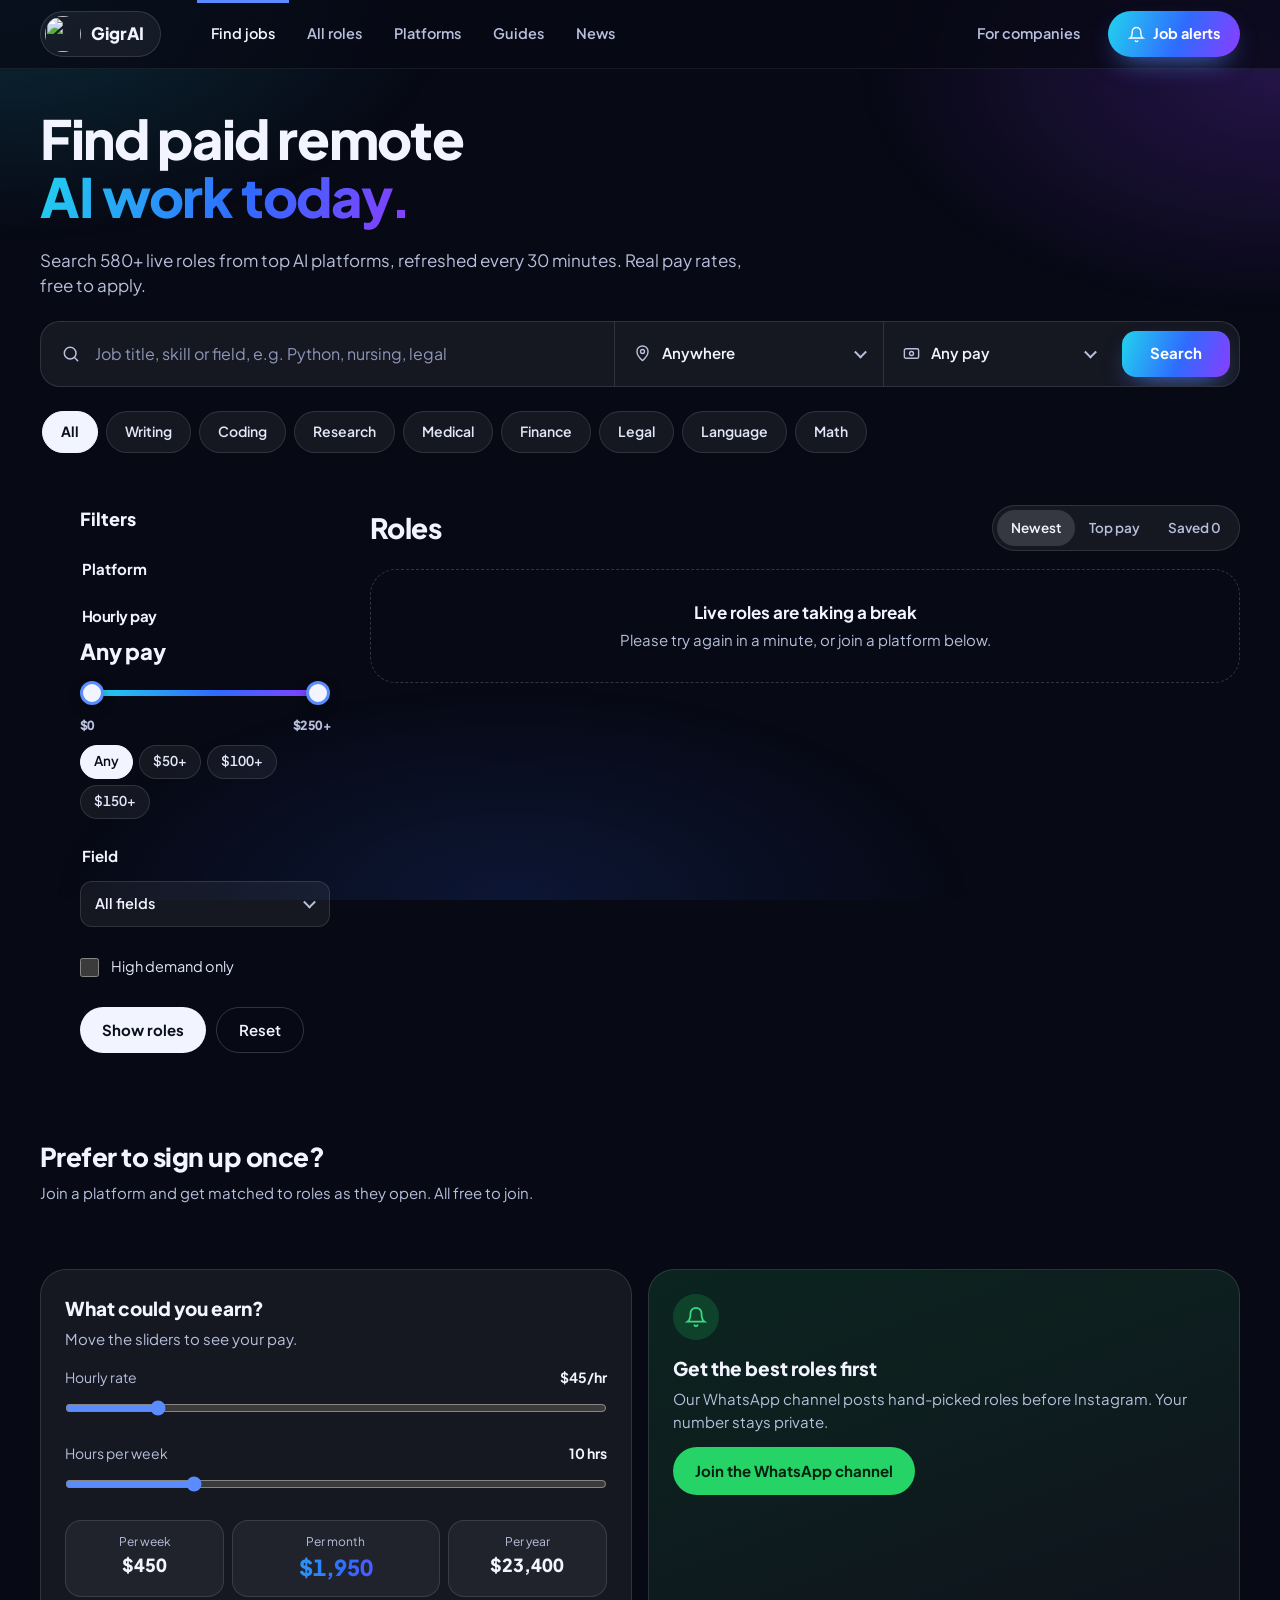
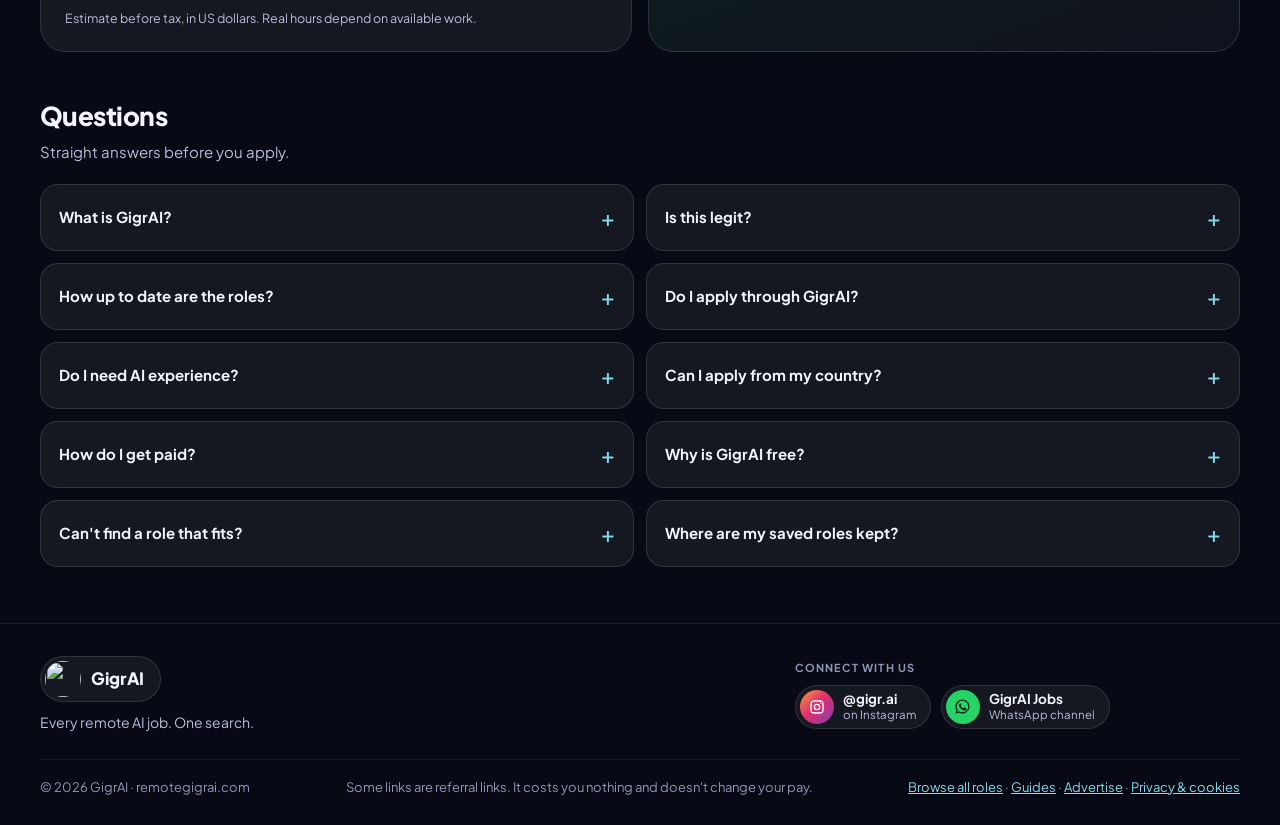
==== gigrai-links/gigrai-links/public/index.html @ 6ee6e74c "Filters: two-handle hourly pay slider ($0-$250+) with quick picks; API supports maxpay Co-Authored-B" ====
<!doctype html>
<html lang="en">
<head>
<meta charset="utf-8">
<meta name="viewport" content="width=device-width, initial-scale=1, viewport-fit=cover">
<title>GigrAI: Search remote AI jobs</title>
<meta name="description" content="Search 500+ live remote AI jobs from top AI platforms in one place. Real pay rates, free to apply.">
<meta name="theme-color" content="#070914">
<meta name="robots" content="index,follow,max-image-preview:large">
<meta property="og:type" content="website">
<meta property="og:site_name" content="GigrAI">
<meta property="og:locale" content="en_GB">
<meta property="og:title" content="GigrAI: Search remote AI jobs">
<meta property="og:description" content="Search 500+ live remote AI jobs from top AI platforms in one place. Real pay rates, free to apply.">
<meta property="og:image" content="https://remotegigrai.com/og-image-v2.jpg">
<meta property="og:image:width" content="1200">
<meta property="og:image:height" content="630">
<meta property="og:image:alt" content="GigrAI: find paid remote AI work today. 500+ live roles, real pay, free to apply.">
<meta property="og:url" content="https://remotegigrai.com/">
<meta name="twitter:card" content="summary_large_image">
<meta name="twitter:title" content="GigrAI: Search remote AI jobs">
<meta name="twitter:description" content="Search 500+ live remote AI jobs from top AI platforms in one place. Real pay rates, free to apply.">
<meta name="twitter:image" content="https://remotegigrai.com/og-image-v2.jpg">
<link rel="canonical" href="https://remotegigrai.com/">
<script type="application/ld+json">
{"@context":"https://schema.org","@graph":[
 {"@type":"WebSite","@id":"https://remotegigrai.com/#site","name":"GigrAI","alternateName":"Remote GigrAI","url":"https://remotegigrai.com/","description":"A free search engine for remote AI jobs: roles training and testing AI, pulled live from top platforms.","potentialAction":{"@type":"SearchAction","target":{"@type":"EntryPoint","urlTemplate":"https://remotegigrai.com/?q={search_term_string}"},"query-input":"required name=search_term_string"}},
 {"@type":"Organization","@id":"https://remotegigrai.com/#org","name":"GigrAI","url":"https://remotegigrai.com/","logo":{"@type":"ImageObject","url":"https://remotegigrai.com/favicon-512.png","width":512,"height":512},"sameAs":["https://www.instagram.com/gigr.ai/","https://whatsapp.com/channel/0029VbDkhLPKgsO0zsOZ080u"]}
]}
</script>
<link rel="icon" href="/favicon.ico" sizes="48x48">
<link rel="icon" type="image/png" sizes="192x192" href="/favicon-192.png">
<link rel="icon" type="image/png" sizes="96x96" href="/favicon-96.png">
<link rel="apple-touch-icon" href="/apple-touch-icon.png">
<link rel="preconnect" href="https://fonts.googleapis.com">
<link rel="preconnect" href="https://fonts.gstatic.com" crossorigin>
<link href="https://fonts.googleapis.com/css2?family=Plus+Jakarta+Sans:wght@400;500;600;700;800&display=swap" rel="stylesheet">
<style>
/* ---------- tokens ---------- */
:root{
  --bg:#070914; --glass:rgba(255,255,255,.06); --glass-2:rgba(255,255,255,.09); --line:rgba(255,255,255,.12); --line-2:rgba(255,255,255,.18);
  --text:#f2f4ff; --soft:#e2e6f8; --muted:#b8bfdc;
  --cyan:#22d3ee; --blue:#2f6bff; --violet:#8b3dff; --link:#7fdcf0;
  --ok:#3dd68c; --ok-bg:rgba(61,214,140,.16); --ok-fg:#9ff0c5;
  --warn:#f5b547; --warn-bg:rgba(245,181,71,.16); --warn-fg:#f8d08a;
  --grad:linear-gradient(110deg,var(--cyan),var(--blue) 55%,var(--violet));
  --font:"Plus Jakarta Sans",system-ui,-apple-system,"Segoe UI",sans-serif;
  --r-lg:26px; --r-md:18px; --r-sm:12px;
  color-scheme:dark;
}
*{box-sizing:border-box}
html{-webkit-text-size-adjust:100%;scroll-behavior:smooth}
body{margin:0;min-height:100vh;background:var(--bg);color:var(--text);font-family:var(--font);font-size:15px;line-height:1.5;overflow-x:hidden}
body::before{content:"";position:fixed;inset:0;z-index:-1;pointer-events:none;background:
  radial-gradient(60% 45% at 0% 0%,rgba(34,211,238,.16),transparent 60%),
  radial-gradient(55% 45% at 100% 8%,rgba(139,61,255,.22),transparent 60%),
  radial-gradient(60% 40% at 40% 100%,rgba(47,107,255,.14),transparent 60%)}
a{color:var(--link)}a:hover{color:#b5ecf7}
button,input,select{font:inherit;color:inherit}
:focus-visible{outline:2px solid var(--cyan);outline-offset:2px}
.sr{position:absolute;width:1px;height:1px;overflow:hidden;clip:rect(0 0 0 0);white-space:nowrap}
.wrap{max-width:1240px;margin:0 auto;padding-left:max(20px,env(safe-area-inset-left));padding-right:max(20px,env(safe-area-inset-right))}
.grad-text{background:var(--grad);-webkit-background-clip:text;background-clip:text;color:transparent}
.btn-grad{border:0;background:var(--grad);color:#fff;cursor:pointer;box-shadow:0 12px 28px -12px rgba(91,140,255,.9);transition:filter .15s,transform .15s}
.btn-grad:hover{filter:brightness(1.08);color:#fff}
.btn-grad:active{transform:scale(.97)}
.glass{background:var(--glass);border:1px solid var(--line)}
.round{border-radius:999px}
.icon-btn{width:48px;height:48px;border-radius:50%;display:grid;place-items:center;background:var(--glass);border:1px solid var(--line);color:var(--text);cursor:pointer;flex:0 0 auto;text-decoration:none}
.icon-btn:hover{background:var(--glass-2);color:var(--text)}
svg{flex:0 0 auto}

/* ---------- header ---------- */
header.top{position:sticky;top:0;z-index:30;background:rgba(7,9,20,.72);backdrop-filter:blur(14px);-webkit-backdrop-filter:blur(14px);border-bottom:1px solid rgba(255,255,255,.07)}
header.top .wrap{height:68px;display:flex;align-items:center;gap:36px}
.brand{display:flex;align-items:center;gap:10px;padding:4px 16px 4px 4px;border-radius:999px;background:var(--glass);border:1px solid var(--line);text-decoration:none;color:var(--text);font-weight:800;font-size:17px}
.brand img{width:36px;height:36px;border-radius:50%}
.nav{display:flex;gap:4px;height:100%}
.nav a{display:flex;align-items:center;padding:0 14px;color:var(--muted);font-weight:600;font-size:14.5px;text-decoration:none}
.nav a[aria-current]{color:var(--text);box-shadow:inset 0 3px 0 #5b8cff}
.nav a:hover{color:var(--text)}
.nav-co{margin-left:auto;display:flex;align-items:center;height:100%;padding:0 4px;color:var(--muted);font-weight:600;font-size:14.5px;text-decoration:none;white-space:nowrap}.nav-co:hover{color:var(--text)}.nav-co[aria-current]{color:var(--text);box-shadow:inset 0 3px 0 #5b8cff}.nav-co + .alerts{margin-left:-12px}
.alerts{margin-left:auto;height:46px;display:flex;align-items:center;gap:8px;padding:0 20px;border-radius:999px;font-weight:700;font-size:14.5px;text-decoration:none}
.alerts-icon{margin-left:auto;display:none}

/* ---------- hero ---------- */
.hero{padding:40px 0 28px;display:flex;flex-direction:column;gap:22px}
.hero h1{margin:0;font-size:clamp(34px,5.2vw,54px);line-height:1.08;font-weight:800;letter-spacing:-.025em;text-wrap:balance}
.hero p{margin:0;font-size:17px;color:var(--muted);max-width:60ch}
.searchbar{display:flex;align-items:stretch;min-height:66px;border-radius:20px;overflow:hidden}
.searchbar .q{flex:999 1 360px;display:flex;align-items:center;gap:12px;padding:0 20px;min-width:0}
.searchbar input[type=search]{flex:1;min-width:0;border:0;outline:none;background:transparent;font-size:16px}
.searchbar input::placeholder{color:#8f97b8}
.searchbar input::-webkit-search-cancel-button{display:none}
.searchbar .sel{flex:0 1 230px;display:flex;align-items:center;gap:10px;padding:0 18px;border-left:1px solid var(--line);position:relative}
.searchbar select{appearance:none;-webkit-appearance:none;flex:1;min-width:0;border:0;outline:none;background:transparent;font-size:15px;font-weight:600;cursor:pointer;padding-right:16px}
.searchbar select option{background:#121633;color:var(--text)}
.searchbar .sel::after{content:"";position:absolute;right:18px;top:50%;width:7px;height:7px;border-right:2px solid var(--muted);border-bottom:2px solid var(--muted);transform:translateY(-70%) rotate(45deg);pointer-events:none}
.searchbar .go{margin:9px;padding:0 28px;border-radius:14px;font-weight:700;font-size:15px}
.filter-btn{display:none}
.chips{display:flex;gap:8px;overflow-x:auto;scrollbar-width:none;padding:2px}
.chips::-webkit-scrollbar{display:none}
.chip{flex:0 0 auto;height:42px;padding:0 18px;border-radius:999px;border:1px solid var(--line);background:var(--glass);color:var(--soft);font-weight:600;font-size:14px;cursor:pointer}
.chip:hover{background:var(--glass-2)}
.chip[aria-pressed=true]{background:var(--text);color:#0b0e1d;border-color:var(--text);font-weight:700}
.trust{display:flex;flex-wrap:wrap;gap:6px 18px;font-size:13.5px;color:var(--muted)}
.trust b{color:var(--text);font-weight:700}

/* ---------- layout ---------- */
.board{display:flex;gap:40px;align-items:flex-start;padding-bottom:40px}
.filters{flex:0 0 250px;display:flex;flex-direction:column;gap:26px;position:sticky;top:92px}
.filters h2{margin:0;font-size:18px;font-weight:800}
.fgroup{border:0;margin:0;padding:0;display:flex;flex-direction:column;gap:12px}
.fgroup legend{float:left;width:100%;margin-bottom:2px;font-size:15px;font-weight:700}
.fgroup label{display:flex;align-items:center;gap:12px;font-size:14.5px;color:var(--soft);cursor:pointer;min-height:28px}
.fgroup input{width:19px;height:19px;accent-color:#5b8cff;margin:0;flex:0 0 auto}
.pay-out{font-size:22px;font-weight:800;letter-spacing:-.01em;font-variant-numeric:tabular-nums;color:var(--text)}
.pay-range{position:relative;height:36px}
.pay-track{position:absolute;left:11px;right:11px;top:50%;height:6px;margin-top:-3px;border-radius:999px;background:rgba(255,255,255,.1)}
.pay-fill{position:absolute;top:0;bottom:0;border-radius:999px;background:linear-gradient(90deg,#22d3ee,#2f6bff 55%,#8b3dff)}
.fgroup .pay-range input[type=range]{position:absolute;left:0;top:0;width:100%;height:36px;margin:0;background:none;pointer-events:none;-webkit-appearance:none;appearance:none;accent-color:auto}
.pay-range input[type=range]::-webkit-slider-runnable-track{background:none;border:0;height:36px}
.pay-range input[type=range]::-moz-range-track{background:none;border:0}
.pay-range input[type=range]::-webkit-slider-thumb{-webkit-appearance:none;pointer-events:auto;width:24px;height:24px;margin-top:6px;border-radius:50%;background:#f2f4ff;border:3px solid #5b8cff;box-shadow:0 4px 14px -4px rgba(0,0,0,.8);cursor:grab}
.pay-range input[type=range]::-moz-range-thumb{pointer-events:auto;width:18px;height:18px;border-radius:50%;background:#f2f4ff;border:3px solid #5b8cff;cursor:grab}
.pay-range input[type=range]:focus-visible::-webkit-slider-thumb{outline:3px solid #22d3ee;outline-offset:2px}
.pay-range input[type=range]:focus-visible::-moz-range-thumb{outline:3px solid #22d3ee;outline-offset:2px}
.pay-ends{display:flex;justify-content:space-between;color:var(--muted);font-size:12.5px;margin-top:-4px}
.pay-chips{display:flex;flex-wrap:wrap;gap:6px}
.pay-chips button{height:34px;padding:0 13px;border-radius:999px;border:1px solid var(--line);background:var(--glass);color:var(--soft);font:inherit;font-size:13.5px;font-weight:600;cursor:pointer}
.pay-chips button[aria-pressed="true"]{background:#f2f4ff;color:#070914;border-color:#f2f4ff}
.mini{width:20px;height:20px;border-radius:6px;object-fit:cover;background:#fff;vertical-align:middle;margin-right:6px}
.src{display:inline-flex;align-items:center}
.count{margin-left:auto;min-width:34px;padding:2px 8px;border-radius:999px;background:var(--ok-bg);color:var(--ok-fg);font-size:12px;font-weight:700;text-align:center;font-variant-numeric:tabular-nums}
.fsel{position:relative}
.fsel select{appearance:none;-webkit-appearance:none;width:100%;height:46px;padding:0 36px 0 14px;border-radius:12px;background:var(--glass);border:1px solid var(--line);font-size:14.5px;font-weight:600;cursor:pointer}
.fsel select option{background:#121633}
.fsel::after{content:"";position:absolute;right:16px;top:50%;width:7px;height:7px;border-right:2px solid var(--muted);border-bottom:2px solid var(--muted);transform:translateY(-70%) rotate(45deg);pointer-events:none}
.factions{display:flex;gap:10px}
.btn-light{height:46px;padding:0 22px;border-radius:999px;border:0;background:var(--text);color:#0b0e1d;font-weight:700;cursor:pointer}
.btn-ghost{height:46px;padding:0 22px;border-radius:999px;border:1px solid var(--line-2);background:transparent;font-weight:600;cursor:pointer}
.btn-ghost:hover{background:var(--glass)}
.sheet-head{display:none}

.results{flex:1;min-width:0;display:flex;flex-direction:column;gap:18px}
.rhead{display:flex;flex-wrap:wrap;justify-content:space-between;align-items:center;gap:12px}
.rhead h2{margin:0;font-size:28px;font-weight:800;letter-spacing:-.02em}
.rhead h2 span{font-weight:500;color:var(--muted)}
.seg{display:flex;padding:4px;border-radius:999px;background:var(--glass);border:1px solid var(--line)}
.seg button{height:36px;padding:0 14px;border:0;border-radius:999px;background:transparent;color:var(--muted);font-weight:600;font-size:13.5px;cursor:pointer}
.seg button[aria-pressed=true]{background:rgba(255,255,255,.14);color:var(--text)}
.grid{display:grid;grid-template-columns:repeat(2,minmax(0,1fr));gap:16px}
.card{cursor:pointer;-webkit-tap-highlight-color:transparent;position:relative;display:flex;flex-direction:column;gap:14px;padding:20px;border-radius:var(--r-lg);background:var(--glass);border:1px solid var(--line);transition:border-color .2s,transform .2s}
.card:hover{border-color:var(--line-2);transform:translateY(-2px)}
.card:active{transform:scale(.99)}
.card.feat{background:linear-gradient(160deg,rgba(91,140,255,.24),rgba(139,61,255,.10) 60%,rgba(255,255,255,.04))}
.c-top{display:flex;align-items:center;gap:14px}
.av{flex:0 0 50px;height:50px;border-radius:16px;display:grid;place-items:center;font-weight:800;font-size:16px;overflow:hidden}
.av img{width:100%;height:100%;object-fit:cover}
.c-title{flex:1;min-width:0;display:flex;flex-direction:column;gap:2px}
.c-title button{all:unset;cursor:pointer;font-size:17px;font-weight:700;line-height:1.3;color:var(--text)}
.c-title button:hover{text-decoration:underline;text-underline-offset:3px}
.c-title button:focus-visible{outline:2px solid var(--cyan);outline-offset:2px;border-radius:4px}
.via{font-size:12px;font-weight:700;letter-spacing:.08em;text-transform:uppercase;color:var(--muted)}
.elig{display:flex;align-items:center;gap:8px;font-size:13.5px;color:var(--soft)}
.facts{display:flex;flex-wrap:wrap;align-items:baseline;justify-content:space-between;gap:6px 14px}
.pay{font-size:26px;font-weight:800;letter-spacing:-.02em;font-variant-numeric:tabular-nums;line-height:1.1}
.pay small{font-size:14px;font-weight:600;color:var(--muted)}
.meta{font-size:13.5px;color:var(--muted)}
.tags{display:flex;flex-wrap:wrap;gap:8px}
.tag{padding:6px 12px;border-radius:999px;background:rgba(255,255,255,.08);font-size:12.5px;font-weight:600;color:var(--soft)}
.tag.hot{background:var(--warn-bg);color:var(--warn-fg)}
.tag.new{background:rgba(34,211,238,.16);color:#9beaf7}
.tag.few{background:rgba(251,113,133,.16);color:#fdb4bf}
.desc{display:flex;flex-direction:column;gap:10px;padding:18px;border-radius:20px;background:rgba(255,255,255,.04);border:1px solid var(--line);font-size:14.5px;color:var(--soft);line-height:1.6}
.desc h4{margin:6px 0 0;font-size:15px;font-weight:700;color:var(--text)}
.desc p{margin:0}
.desc ul{margin:0;padding-left:20px;display:flex;flex-direction:column;gap:4px}
.desc.load{color:var(--muted)}
.desc-more{align-self:flex-start;background:none;border:0;padding:0;color:var(--link);font-weight:600;cursor:pointer}
.toast{position:fixed;left:50%;bottom:calc(90px + env(safe-area-inset-bottom));transform:translateX(-50%);z-index:80;padding:10px 16px;border-radius:999px;background:#f2f4ff;color:#0b0e1d;font-weight:700;font-size:14px;opacity:0;pointer-events:none;transition:opacity .2s}
.toast.on{opacity:1}
.c-foot{margin-top:auto;display:flex;align-items:center;justify-content:space-between;gap:10px}
.c-actions{display:flex;gap:8px}
.save{width:44px;height:44px;border-radius:50%;border:1px solid var(--line-2);background:transparent;display:grid;place-items:center;cursor:pointer;color:var(--text)}
.save:hover{background:var(--glass)}
.save[aria-pressed=true]{background:rgba(251,113,133,.16);border-color:rgba(251,113,133,.5);color:#fda4af}
.save[aria-pressed=true] path{fill:currentColor}
.apply{height:44px;padding:0 6px 0 18px;border-radius:999px;display:flex;align-items:center;gap:10px;font-weight:700;font-size:14px;text-decoration:none}
.apply span{width:32px;height:32px;border-radius:50%;background:rgba(255,255,255,.2);display:grid;place-items:center}
.more{align-self:center;height:48px;padding:0 26px;border-radius:999px;border:1px solid var(--line-2);background:transparent;font-weight:600;cursor:pointer}
.more:hover{background:var(--glass)}
.empty{grid-column:1/-1;padding:30px 20px;border-radius:var(--r-lg);border:1px dashed var(--line-2);text-align:center;color:var(--muted)}
.empty b{display:block;color:var(--text);font-size:17px;margin-bottom:4px}
.empty .btn-grad{display:inline-flex;margin-top:14px;height:46px;align-items:center;padding:0 20px;border-radius:999px;font-weight:700;text-decoration:none}
.skel{height:230px;border-radius:var(--r-lg);background:linear-gradient(90deg,rgba(255,255,255,.04),rgba(255,255,255,.09),rgba(255,255,255,.04));background-size:200% 100%;animation:sk 1.2s linear infinite}
@keyframes sk{to{background-position:-200% 0}}

/* ---------- sections ---------- */
section.block{padding:44px 0 0}
section.block > h2{margin:0 0 6px;font-size:26px;font-weight:800;letter-spacing:-.02em}
section.block > p.lead{margin:0 0 20px;color:var(--muted);max-width:60ch}
.platforms{display:grid;grid-template-columns:repeat(3,minmax(0,1fr));gap:14px}
.pcard{display:flex;align-items:center;gap:14px;padding:16px 18px;border-radius:var(--r-md);text-decoration:none;color:var(--text)}
.pcard:hover{background:var(--glass-2);color:var(--text)}
.pcard .av{flex-basis:44px;height:44px;border-radius:14px}
.pcard b{display:block;font-size:15.5px}
.pcard span.l{font-size:13px;color:var(--muted)}
.pcard .su{margin-left:auto;font-size:13.5px;font-weight:700;color:var(--link);white-space:nowrap}
.two{display:grid;grid-template-columns:repeat(2,minmax(0,1fr));gap:16px}
.panel{padding:24px;border-radius:var(--r-lg)}
.panel h3{margin:0 0 6px;font-size:19px;font-weight:800}
.panel p{margin:0;color:var(--muted)}
.calc-row{display:flex;justify-content:space-between;font-size:14px;color:var(--muted);margin:16px 0 6px}
.calc-row b{color:var(--text)}
input[type=range]{width:100%;accent-color:#5b8cff;height:28px;margin:0}
.calc-out{display:grid;grid-template-columns:1fr 1.3fr 1fr;gap:8px;margin-top:16px;text-align:center}
.calc-out div{padding:12px 6px;border-radius:16px;background:rgba(255,255,255,.05);border:1px solid var(--line)}
.calc-out small{display:block;font-size:12px;color:var(--muted)}
.calc-out b{display:block;font-size:18px;font-weight:800;font-variant-numeric:tabular-nums}
.calc-out .big b{font-size:22px}
.calc-note{font-size:12.5px;color:#8f97b8;margin-top:12px!important}
.wa{display:flex;flex-direction:column;gap:14px;background:linear-gradient(160deg,rgba(37,211,102,.14),rgba(255,255,255,.04))!important}
.wa .wa-ic{width:46px;height:46px;border-radius:50%;background:rgba(37,211,102,.18);display:grid;place-items:center}
.wa a.btn-grad{align-self:flex-start;height:48px;display:flex;align-items:center;gap:8px;padding:0 22px;border-radius:999px;font-weight:700;text-decoration:none;background:#25d366;color:#04210f;box-shadow:none}
.faq{display:grid;grid-template-columns:repeat(2,minmax(0,1fr));gap:12px}
.faq details{border-radius:var(--r-md);background:var(--glass);border:1px solid var(--line)}
.faq summary{list-style:none;cursor:pointer;padding:16px 18px;font-weight:700;display:flex;justify-content:space-between;gap:12px;align-items:center}
.faq summary::-webkit-details-marker{display:none}
.faq summary::after{content:"+";font-size:22px;font-weight:500;color:var(--link);transition:transform .2s}
.faq details[open] summary::after{transform:rotate(45deg)}
.faq details p{margin:0;padding:0 18px 18px;color:var(--muted);font-size:14.5px}
footer.foot{margin-top:56px;border-top:1px solid rgba(255,255,255,.08)}
footer.foot .wrap{padding-top:32px;padding-bottom:calc(28px + env(safe-area-inset-bottom));display:flex;flex-direction:column;gap:26px}
.f-top{display:flex;flex-wrap:wrap;justify-content:space-between;align-items:center;gap:20px}
.f-brand{display:flex;flex-direction:column;gap:10px;align-items:flex-start}
.f-brand p{margin:0;color:var(--muted);font-size:14px}
.f-social{display:flex;flex-wrap:wrap;gap:8px 10px;align-items:center}
.f-label{flex-basis:100%}
.wa-c{background:#25d366!important;color:#04210f!important}
.f-label{font-size:11px;font-weight:700;letter-spacing:.1em;text-transform:uppercase;color:#8f97b8}
.ig{display:flex;align-items:center;gap:9px;padding:4px 14px 4px 4px;border-radius:999px;background:var(--glass);border:1px solid var(--line);color:var(--text);text-decoration:none;transition:border-color .15s,background .15s}
.ig:hover{background:var(--glass-2);border-color:var(--line-2);color:var(--text)}
.ig-ic{width:34px;height:34px;border-radius:50%;display:grid;place-items:center;color:#fff;background:linear-gradient(135deg,#f9a03f,#e1306c 45%,#833ab4)}
.ig-t{display:flex;flex-direction:column;line-height:1.25}
.ig-t b{font-size:13.5px}
.ig-t span{font-size:11.5px;color:var(--muted)}
.f-bottom{display:flex;flex-wrap:wrap;justify-content:space-between;gap:8px 20px;padding-top:18px;border-top:1px solid rgba(255,255,255,.06);font-size:13px;color:#8f97b8}

/* ---------- role sheet ---------- */
dialog.role{width:min(560px,100%);max-height:min(88vh,820px);margin:auto;padding:0;border:1px solid var(--line-2);border-radius:28px;background:#0d1024;color:var(--text);overflow:auto}
dialog.role::backdrop{background:rgba(3,4,10,.66);backdrop-filter:blur(4px)}
.rs{position:relative;padding:22px;display:flex;flex-direction:column;gap:16px;background:radial-gradient(110% 45% at 50% 0%,rgba(91,140,255,.3),transparent 60%)}
.rs-top{display:flex;justify-content:space-between;align-items:center}
.rs-hero{display:flex;flex-direction:column;align-items:center;gap:10px;text-align:center;padding:8px 0 4px}
.rs-hero .av{flex:none;width:64px;height:64px;border-radius:50%;font-size:20px}
.rs-hero h3{margin:0;font-size:24px;font-weight:800;letter-spacing:-.02em;text-wrap:balance}
.tiles{display:grid;grid-template-columns:repeat(3,minmax(0,1fr));gap:8px}
.tile{padding:12px 8px;border-radius:18px;background:var(--glass);border:1px solid var(--line);text-align:center}
.tile span{display:block;font-size:12px;color:var(--muted)}
.tile b{display:block;font-size:15px;font-variant-numeric:tabular-nums}
.rs-note{font-size:13.5px;color:var(--muted);text-align:center;margin:0}
.rs-cta{display:flex;gap:10px;position:sticky;bottom:0;margin:0 -22px -22px;padding:22px 22px calc(22px + env(safe-area-inset-bottom));background:linear-gradient(rgba(13,16,36,0),#0d1024 34%)}
.rs-cta .save{background:#141836}
.rs-cta .btn-grad{flex:1;height:56px;border-radius:999px;display:flex;align-items:center;justify-content:center;gap:10px;font-size:16px;font-weight:700;text-decoration:none}
.rs-cta .save{width:56px;height:56px}

/* ---------- mobile ---------- */
.mnav{display:none}
@media (max-width:1000px){
  .nav,.alerts,.nav-co{display:none}
  .alerts-icon{display:grid}
  .board{display:block}
  .filters{position:fixed;inset:auto 0 0 0;top:auto;z-index:60;max-height:86vh;overflow:auto;padding:20px 20px calc(24px + env(safe-area-inset-bottom));border-radius:28px 28px 0 0;background:#0d1024;border-top:1px solid var(--line-2);transform:translateY(105%);transition:transform .28s ease-out;gap:22px}
  .filters.open{transform:none;box-shadow:0 -30px 60px rgba(0,0,0,.6)}
  .sheet-head{display:flex;justify-content:space-between;align-items:center}
  .scrim{position:fixed;inset:0;z-index:55;background:rgba(3,4,10,.6);opacity:0;pointer-events:none;transition:opacity .2s}
  .scrim.open{opacity:1;pointer-events:auto}
  .platforms{grid-template-columns:1fr}
  .two,.faq{grid-template-columns:1fr}
}
@media (max-width:720px){
  .hero{padding:26px 0 20px;gap:18px}
  .hero p{font-size:15.5px}
  .searchbar{min-height:56px;border-radius:999px;background:transparent!important;border:0!important;gap:10px;overflow:visible}
  .searchbar .q{border-radius:999px;background:var(--glass-2);border:1px solid var(--line-2);padding:0 18px}
  .searchbar .sel,.searchbar .go{display:none}
  .filter-btn{display:grid;place-items:center;flex:0 0 56px;width:56px;height:56px;border-radius:50%;align-self:center}
  .searchbar .q{flex:1 1 auto}
  .grid{grid-template-columns:1fr}
  .rhead h2{font-size:22px}
  .pay{font-size:28px}
  section.block > h2{font-size:22px}
  .mnav{display:flex;position:fixed;left:50%;bottom:calc(14px + env(safe-area-inset-bottom));transform:translateX(-50%);z-index:40;gap:4px;padding:6px;border-radius:999px;background:rgba(14,17,34,.86);backdrop-filter:blur(14px);-webkit-backdrop-filter:blur(14px);border:1px solid var(--line-2);box-shadow:0 18px 40px -12px rgba(0,0,0,.9)}
  .mnav a{height:50px;min-width:50px;padding:0 14px;border-radius:999px;display:flex;align-items:center;justify-content:center;gap:8px;color:var(--muted);text-decoration:none;font-weight:700;font-size:13.5px}
  .mnav a.on{background:var(--grad);color:#fff}
  footer.foot .wrap{padding-bottom:calc(100px + env(safe-area-inset-bottom))}
  dialog.role{margin:auto 0 0;width:100%;max-width:100%;border-radius:28px 28px 0 0;max-height:92vh}
}
@media (prefers-reduced-motion:reduce){*{animation:none!important;transition:none!important;scroll-behavior:auto!important}}
</style>
</head>
<body>

<header class="top">
  <div class="wrap">
    <a class="brand" href="/"><img src="/icon.png" alt="" width="36" height="36">GigrAI</a>
    <nav class="nav" aria-label="Main">
      <a href="#jobs" aria-current="page">Find jobs</a>
      <a href="/jobs">All roles</a>
      <a href="/platforms">Platforms</a>
      <a href="/guides">Guides</a>
      <a href="/news">News</a>
    </nav>
    <a class="nav-co" href="/advertise">For companies</a>
    <a class="alerts btn-grad" href="https://whatsapp.com/channel/0029VbDkhLPKgsO0zsOZ080u" target="_blank" rel="noopener" data-track="header-whatsapp">
      <svg width="17" height="17" viewBox="0 0 24 24" fill="none" stroke="currentColor" stroke-width="2" stroke-linecap="round" aria-hidden="true"><path d="M6 8a6 6 0 0 1 12 0c0 7 3 9 3 9H3s3-2 3-9"/><path d="M10.3 21a1.94 1.94 0 0 0 3.4 0"/></svg>Job alerts</a>
    <a class="icon-btn alerts-icon" href="https://whatsapp.com/channel/0029VbDkhLPKgsO0zsOZ080u" target="_blank" rel="noopener" aria-label="Job alerts on WhatsApp" data-track="header-whatsapp">
      <svg width="20" height="20" viewBox="0 0 24 24" fill="none" stroke="currentColor" stroke-width="1.8" stroke-linecap="round" aria-hidden="true"><path d="M6 8a6 6 0 0 1 12 0c0 7 3 9 3 9H3s3-2 3-9"/><path d="M10.3 21a1.94 1.94 0 0 0 3.4 0"/></svg></a>
  </div>
</header>

<main id="jobs">
  <div class="wrap">
    <section class="hero" aria-labelledby="h">
      <h1 id="h">Find paid remote<br><span class="grad-text">AI work today.</span></h1>
      <p>Search <span id="nAll">580+</span> live roles from top AI platforms, refreshed every 30 minutes. Real pay rates, free to apply.</p>

      <form class="searchbar glass" id="sForm" role="search">
        <label class="q" for="q">
          <svg width="20" height="20" viewBox="0 0 24 24" fill="none" stroke="#b8bfdc" stroke-width="1.8" stroke-linecap="round" aria-hidden="true"><circle cx="11" cy="11" r="7"/><path d="m20 20-3.5-3.5"/></svg>
          <span class="sr">Job title, skill or field</span>
          <input id="q" type="search" inputmode="search" enterkeyhint="search" autocomplete="off" placeholder="Job title, skill or field, e.g. Python, nursing, legal">
        </label>
        <label class="sel" for="where">
          <svg width="19" height="19" viewBox="0 0 24 24" fill="none" stroke="#b8bfdc" stroke-width="1.8" stroke-linecap="round" stroke-linejoin="round" aria-hidden="true"><path d="M12 21s-7-6.1-7-11.5a7 7 0 0 1 14 0C19 14.9 12 21 12 21z"/><circle cx="12" cy="9.5" r="2.5"/></svg>
          <span class="sr">Where you live</span>
          <select id="where"></select>
        </label>
        <label class="sel" for="payTop">
          <svg width="19" height="19" viewBox="0 0 24 24" fill="none" stroke="#b8bfdc" stroke-width="1.8" stroke-linecap="round" aria-hidden="true"><rect x="3" y="6" width="18" height="12" rx="2"/><circle cx="12" cy="12" r="2.5"/></svg>
          <span class="sr">Top hourly rate</span>
          <select id="payTop"><option value="0">Any pay</option><option value="50">$50+/hr</option><option value="100">$100+/hr</option><option value="150">$150+/hr</option></select>
        </label>
        <button class="go btn-grad" type="submit">Search</button>
        <button class="filter-btn btn-grad" type="button" id="openFilters" aria-label="Filters" aria-controls="filters" aria-expanded="false">
          <svg width="20" height="20" viewBox="0 0 24 24" fill="none" stroke="currentColor" stroke-width="1.9" stroke-linecap="round" aria-hidden="true"><path d="M4 7h10M18 7h2M4 17h4M12 17h8"/><circle cx="16" cy="7" r="2"/><circle cx="10" cy="17" r="2"/></svg>
        </button>
      </form>

      <div class="chips" id="chips" role="group" aria-label="Popular searches">
        <button class="chip" type="button" aria-pressed="true" data-q="">All</button>
        <button class="chip" type="button" aria-pressed="false" data-q="writing">Writing</button>
        <button class="chip" type="button" aria-pressed="false" data-q="coding">Coding</button>
        <button class="chip" type="button" aria-pressed="false" data-q="research">Research</button>
        <button class="chip" type="button" aria-pressed="false" data-q="medical">Medical</button>
        <button class="chip" type="button" aria-pressed="false" data-q="finance">Finance</button>
        <button class="chip" type="button" aria-pressed="false" data-q="legal">Legal</button>
        <button class="chip" type="button" aria-pressed="false" data-q="language">Language</button>
        <button class="chip" type="button" aria-pressed="false" data-q="math">Math</button>
      </div>
      <div class="trust" id="trust"></div>
    </section>

    <div class="board">
      <div class="scrim" id="scrim"></div>
      <aside class="filters" id="filters" aria-label="Filters">
        <div class="sheet-head"><h2>Filters</h2>
          <button class="icon-btn" type="button" id="closeFilters" aria-label="Close filters"><svg width="18" height="18" viewBox="0 0 24 24" fill="none" stroke="currentColor" stroke-width="2.2" stroke-linecap="round" aria-hidden="true"><path d="M6 6l12 12M18 6 6 18"/></svg></button></div>
        <h2 class="desk-only" style="display:none">Filters</h2>
        <fieldset class="fgroup mob-only">
          <legend>Where you live</legend>
          <div class="fsel"><label class="sr" for="whereM">Where you live</label><select id="whereM"></select></div>
        </fieldset>
        <fieldset class="fgroup" id="fPlatforms"><legend>Platform</legend></fieldset>
        <fieldset class="fgroup pay"><legend>Hourly pay</legend>
          <output class="pay-out" id="payOut" for="payMin payMax" aria-live="polite">Any pay</output>
          <div class="pay-range" id="payRange">
            <div class="pay-track"><span class="pay-fill" id="payFill"></span></div>
            <input type="range" id="payMin" min="0" max="250" step="5" value="0" aria-label="Minimum hourly pay">
            <input type="range" id="payMax" min="0" max="250" step="5" value="250" aria-label="Maximum hourly pay">
          </div>
          <div class="pay-ends" aria-hidden="true"><span>$0</span><span>$250+</span></div>
          <div class="pay-chips" role="group" aria-label="Quick picks"><button type="button" data-pay="0">Any</button><button type="button" data-pay="50">$50+</button><button type="button" data-pay="100">$100+</button><button type="button" data-pay="150">$150+</button></div>
        </fieldset>
        <fieldset class="fgroup"><legend>Field</legend>
          <div class="fsel"><label class="sr" for="field">Field</label><select id="field"><option value="">All fields</option></select></div>
        </fieldset>
        <fieldset class="fgroup"><legend class="sr">More</legend>
          <label><input type="checkbox" id="hot"> High demand only</label>
        </fieldset>
        <div class="factions"><button class="btn-light" type="button" id="applyFilters">Show roles</button><button class="btn-ghost" type="button" id="resetFilters">Reset</button></div>
      </aside>

      <div class="results">
        <div class="rhead">
          <h2 id="count" aria-live="polite">Loading roles…</h2>
          <div class="seg" role="group" aria-label="Sort">
            <button type="button" data-sort="new" aria-pressed="true">Newest</button>
            <button type="button" data-sort="pay" aria-pressed="false">Top pay</button>
            <button type="button" data-sort="saved" aria-pressed="false">Saved <span id="nSaved">0</span></button>
          </div>
        </div>
        <div class="grid" id="grid"><div class="skel"></div><div class="skel"></div><div class="skel"></div><div class="skel"></div></div>
        <button class="more" type="button" id="more" hidden>Show more roles</button>
      </div>
    </div>

    <section class="block" id="platforms" aria-labelledby="ph">
      <h2 id="ph">Prefer to sign up once?</h2>
      <p class="lead">Join a platform and get matched to roles as they open. All free to join.</p>
      <div class="platforms" id="plist"></div>
    </section>

    <section class="block two" id="earnings" aria-label="Earnings and alerts">
      <div class="panel glass">
        <h3>What could you earn?</h3>
        <p>Move the sliders to see your pay.</p>
        <div class="calc-row"><label for="cRate">Hourly rate</label><b id="cRateV">$45/hr</b></div>
        <input type="range" id="cRate" min="15" max="200" step="5" value="45">
        <div class="calc-row"><label for="cHrs">Hours per week</label><b id="cHrsV">10 hrs</b></div>
        <input type="range" id="cHrs" min="1" max="40" step="1" value="10">
        <div class="calc-out">
          <div><small>Per week</small><b id="cWeek">$450</b></div>
          <div class="big"><small>Per month</small><b class="grad-text" id="cMonth">$1,950</b></div>
          <div><small>Per year</small><b id="cYear">$23,400</b></div>
        </div>
        <p class="calc-note">Estimate before tax, in US dollars. Real hours depend on available work.</p>
      </div>
      <div class="panel glass wa">
        <span class="wa-ic" aria-hidden="true"><svg width="22" height="22" viewBox="0 0 24 24" fill="none" stroke="#3ddc84" stroke-width="1.9" stroke-linecap="round" aria-hidden="true"><path d="M6 8a6 6 0 0 1 12 0c0 7 3 9 3 9H3s3-2 3-9"/><path d="M10.3 21a1.94 1.94 0 0 0 3.4 0"/></svg></span>
        <div><h3>Get the best roles first</h3>
        <p>Our WhatsApp channel posts hand-picked roles before Instagram. Your number stays private.</p></div>
        <a class="btn-grad" href="https://whatsapp.com/channel/0029VbDkhLPKgsO0zsOZ080u" target="_blank" rel="noopener" data-track="whatsapp-card">Join the WhatsApp channel</a>
      </div>
    </section>

    <section class="block" id="faq" aria-labelledby="fh">
      <h2 id="fh">Questions</h2>
      <p class="lead">Straight answers before you apply.</p>
      <div class="faq">
        <details><summary>What is GigrAI?</summary><p>A free search engine for remote AI jobs. We pull live roles from AI platforms like micro1 and Mercor into one place, so you can find work that fits your skills without checking every site.</p></details>
        <details><summary>Is this legit?</summary><p>Yes. Every role comes straight from the platform that's hiring, and you apply on their own site. They're all free to join. If anyone ever asks you to pay to get a job, it's a scam, so walk away.</p></details>
        <details><summary>How up to date are the roles?</summary><p>The search refreshes every 30 minutes. New roles appear by themselves, closed ones disappear, and each role shows when it was posted.</p></details>
        <details><summary>Do I apply through GigrAI?</summary><p>No. Tapping Apply takes you to the platform's own job page. They handle the application, any assessment, your contract and your pay.</p></details>
        <details><summary>Do I need AI experience?</summary><p>Usually not. Most roles want skills you already have, like writing, coding, research or knowing a subject well. Each listing says what's needed.</p></details>
        <details><summary>Can I apply from my country?</summary><p>Choose where you live in the search. Roles that say they're open to your country show a green dot. Where a platform doesn't say, you'll see "Check eligibility", so check the listing before you apply.</p></details>
        <details><summary>How do I get paid?</summary><p>You're paid by the platform you work for, not by GigrAI. Pay rates on each role come from the platform. Payment methods vary, so check their payment page before you start.</p></details>
        <details><summary>Why is GigrAI free?</summary><p>Some links are referral links, so we may get a reward from the platform if you're hired. It costs you nothing and doesn't change your pay.</p></details>
        <details><summary>Can't find a role that fits?</summary><p>The search only shows roles that are live right now, and new ones are added all the time. Join our <a href="https://whatsapp.com/channel/0029VbDkhLPKgsO0zsOZ080u" target="_blank" rel="noopener" data-track="whatsapp-faq">WhatsApp channel</a> to hear about them first.</p></details>
        <details><summary>Where are my saved roles kept?</summary><p>Only on this phone or browser. There's no account and nothing is sent to us. Clearing your browser data removes them.</p></details>
      </div>
    </section>
  </div>
</main>

<footer class="foot"><div class="wrap">
  <div class="f-top">
    <div class="f-brand">
      <a class="brand" href="/"><img src="/icon.png" alt="" width="36" height="36">GigrAI</a>
      <p>Every remote AI job. One search.</p>
    </div>
    <div class="f-social">
      <span class="f-label">Connect with us</span>
      <a class="ig" href="https://www.instagram.com/gigr.ai/" target="_blank" rel="noopener" data-track="footer-instagram">
        <span class="ig-ic" aria-hidden="true"><svg width="16" height="16" viewBox="0 0 24 24" fill="none" stroke="currentColor" stroke-width="2" stroke-linecap="round" aria-hidden="true"><rect x="3" y="3" width="18" height="18" rx="5"/><circle cx="12" cy="12" r="4"/><circle cx="17.5" cy="6.5" r="1" fill="currentColor" stroke="none"/></svg></span>
        <span class="ig-t"><b>@gigr.ai</b><span>on Instagram</span></span>
      </a>
      <a class="ig" href="https://whatsapp.com/channel/0029VbDkhLPKgsO0zsOZ080u" target="_blank" rel="noopener" data-track="footer-whatsapp">
        <span class="ig-ic wa-c" aria-hidden="true"><svg width="17" height="17" viewBox="0 0 24 24" fill="currentColor" aria-hidden="true"><path d="M12 2a10 10 0 0 0-8.6 15.1L2 22l5-1.3A10 10 0 1 0 12 2zm0 18.2a8.2 8.2 0 0 1-4.2-1.2l-.3-.2-3 .8.8-2.9-.2-.3A8.2 8.2 0 1 1 12 20.2zm4.5-6.1c-.2-.1-1.5-.7-1.7-.8-.2-.1-.4-.1-.6.1l-.8 1c-.1.2-.3.2-.5.1a6.7 6.7 0 0 1-3.3-2.9c-.2-.4.2-.4.7-1.3.1-.2 0-.3 0-.4l-.8-1.8c-.2-.5-.4-.4-.6-.4h-.5a1 1 0 0 0-.7.3 3 3 0 0 0-.9 2.2 5.2 5.2 0 0 0 1.1 2.8 11.9 11.9 0 0 0 4.6 4c1.7.7 2.4.8 3.2.7.5-.1 1.5-.6 1.8-1.2.2-.6.2-1.1.1-1.2l-.5-.3z"/></svg></span>
        <span class="ig-t"><b>GigrAI Jobs</b><span>WhatsApp channel</span></span>
      </a>
    </div>
  </div>
  <div class="f-bottom">
    <span>© <span id="yr">2026</span> GigrAI · remotegigrai.com</span>
    <span>Some links are referral links. It costs you nothing and doesn't change your pay.</span>
    <span><a href="/jobs">Browse all roles</a> · <a href="/guides">Guides</a> · <a href="/advertise">Advertise</a> · <a href="/privacy">Privacy &amp; cookies</a></span>
  </div>
</div></footer>

<nav class="mnav" aria-label="Quick links">
  <a href="#jobs" id="mJobs" class="on"><svg width="18" height="18" viewBox="0 0 24 24" fill="none" stroke="currentColor" stroke-width="2" stroke-linecap="round" aria-hidden="true"><circle cx="11" cy="11" r="7"/><path d="m20 20-3.5-3.5"/></svg>Jobs</a>
  <a href="#jobs" id="mSaved" aria-label="Saved roles"><svg width="19" height="19" viewBox="0 0 24 24" fill="none" stroke="currentColor" stroke-width="1.8" stroke-linejoin="round" aria-hidden="true"><path d="M6 3h12v18l-6-4-6 4z"/></svg></a>
  <a href="#earnings" aria-label="Earnings calculator"><svg width="19" height="19" viewBox="0 0 24 24" fill="none" stroke="currentColor" stroke-width="1.8" stroke-linecap="round" aria-hidden="true"><rect x="5" y="3" width="14" height="18" rx="2"/><path d="M9 7h6M9 12h.01M12 12h.01M15 12h.01M9 16h.01M12 16h.01M15 16h.01"/></svg></a>
  <a href="#faq" aria-label="Questions"><svg width="19" height="19" viewBox="0 0 24 24" fill="none" stroke="currentColor" stroke-width="1.8" stroke-linecap="round" aria-hidden="true"><circle cx="12" cy="12" r="9"/><path d="M9.5 9a2.5 2.5 0 1 1 3.5 2.3c-.6.3-1 .9-1 1.6V14M12 17h.01"/></svg></a>
</nav>

<dialog class="role" id="role" aria-labelledby="rTitle"><div class="rs" id="roleBody"></div></dialog>
<div class="toast" id="toast" role="status" aria-live="polite"></div>

<script>
(function(){
  "use strict";
  const $ = id => document.getElementById(id);
  const esc = s => String(s ?? "").replace(/[&<>"']/g, c => ({"&":"&amp;","<":"&lt;",">":"&gt;",'"':"&quot;","'":"&#39;"}[c]));
  const store = { get(k, d){ try { const v = localStorage.getItem(k); return v ? JSON.parse(v) : d; } catch(_){ return d; } },
                  set(k, v){ try { localStorage.setItem(k, JSON.stringify(v)); } catch(_){} } };

  /* where the visitor came from (?src=wa etc.), kept for this visit */
  let SRC = "web";
  try { const s = new URLSearchParams(location.search).get("src"); if (s) sessionStorage.setItem("gg_src", s.slice(0, 20)); SRC = sessionStorage.getItem("gg_src") || "web"; } catch(_){}

  const COUNTRIES = [["GBR","United Kingdom"],["","Anywhere"],["USA","United States"],["CAN","Canada"],["IRL","Ireland"],["AUS","Australia"],["NZL","New Zealand"],["IND","India"],["NGA","Nigeria"],["ZAF","South Africa"],["KEN","Kenya"],["DEU","Germany"],["FRA","France"],["ESP","Spain"],["NLD","Netherlands"],["PHL","Philippines"],["BRA","Brazil"],["MEX","Mexico"]];
  const cname = code => (COUNTRIES.find(c => c[0] === code) || [,"your country"])[1];
  const short = code => code === "GBR" ? "UK" : code === "USA" ? "US" : cname(code);
  const opts = COUNTRIES.map(([v,n]) => `<option value="${v}">${v ? "Open to: " + n : "Anywhere"}</option>`).join("");
  $("where").innerHTML = opts; $("whereM").innerHTML = opts;
  const addCountry = (v, n) => { if (!v || COUNTRIES.some(c => c[0] === v)) return; COUNTRIES.push([v, n]); const o = `<option value="${v}">Open to: ${n}</option>`; $("where").insertAdjacentHTML("beforeend", o); $("whereM").insertAdjacentHTML("beforeend", o); };

  const S = { q: "", country: store.get("gg_country", null), pay: 0, maxpay: 0, field: "", via: [], hot: false, sort: "new", page: 1, pages: 1, total: 0 };
  if (S.country === null) S.country = "";
  $("where").value = $("whereM").value = S.country;
  // No saved choice yet: default to the visitor's own country, or Anywhere if we can't tell
  const chosen = store.get("gg_country", null) !== null;
  const whereReady = chosen ? Promise.resolve() : fetch("/api/where").then(r => r.json()).then(w => {
    if (!w.iso3) return;
    let n = w.iso2; try { n = new Intl.DisplayNames(["en"], { type: "region" }).of(w.iso2) || n; } catch (_) {}
    addCountry(w.iso3, n);
    S.country = w.iso3; $("where").value = $("whereM").value = w.iso3;
  }).catch(() => {});

  const PLATFORM = {};
  let saved = store.get("gigrai_saved_v1", []);
  const isSaved = id => saved.some(j => j.id === id);
  const shown = new Map();

  /* ---------- helpers ---------- */
  const AV = { micro1: { bg: "#dfe4ff", fg: "#1a1f3d", t: "m1" }, mercor: { bg: "#f2f4ff", fg: "#0b0e1d", t: "M" } };
  function avatar(j, cls) {
    const p = PLATFORM[j.platform] || {};
    if (p.icon) return `<span class="av ${cls||""}" aria-hidden="true" style="background:#fff"><img src="/${esc(p.icon)}" alt=""></span>`;
    if (p.logo && p.logoShape === "square") return `<span class="av ${cls||""}" aria-hidden="true"><img src="/${esc(p.logo)}" alt=""></span>`;
    const a = AV[j.platform] || { bg: "#2a3159", fg: "#fff", t: (j.via || "?").slice(0, 2) };
    return `<span class="av ${cls||""}" aria-hidden="true" style="background:${a.bg};color:${a.fg}">${esc(a.t)}</span>`;
  }
  const payText = j => j.min && j.max ? (j.min === j.max ? `$${j.min}` : `$${j.min}–${j.max}`) : j.max ? `Up to $${j.max}` : j.min ? `From $${j.min}` : "";
  function ago(d) {
    if (!d) return "";
    const days = Math.floor((Date.now() - new Date(d.replace(" ", "T") + "Z")) / 864e5);
    return days <= 0 ? "Posted today" : days === 1 ? "Posted yesterday" : days < 30 ? `Posted ${days} days ago` : "Posted 30+ days ago";
  }
  function eligLine(j) {
    if (!S.country) return "";
    if (j.elig === "yes") return `<span class="elig"><svg width="16" height="16" viewBox="0 0 24 24" fill="none" stroke="var(--ok)" stroke-width="1.9" stroke-linecap="round" stroke-linejoin="round" aria-hidden="true"><path d="M12 21s-7-6.1-7-11.5a7 7 0 0 1 14 0C19 14.9 12 21 12 21z"/><circle cx="12" cy="9.5" r="2.5"/></svg>Open to ${esc(short(S.country))}</span>`;
    return `<span class="elig"><svg width="16" height="16" viewBox="0 0 24 24" fill="none" stroke="var(--warn)" stroke-width="1.9" stroke-linecap="round" stroke-linejoin="round" aria-hidden="true"><path d="M12 21s-7-6.1-7-11.5a7 7 0 0 1 14 0C19 14.9 12 21 12 21z"/><circle cx="12" cy="9.5" r="2.5"/></svg>Check eligibility on listing</span>`;
  }
  const skillsOf = j => (j.skills || []).filter(t => !(j.hours && /hrs\/wk$/.test(t)));
  const isNew = j => j.posted && (Date.now() - new Date(j.posted.replace(" ", "T") + "Z")) < 2 * 864e5;
  const roleLink = j => `${location.origin}/?role=${encodeURIComponent(j.id)}&src=share`;
  function toast(msg) { const t = $("toast"); t.textContent = msg; t.classList.add("on"); clearTimeout(toast.t); toast.t = setTimeout(() => t.classList.remove("on"), 2200); }
  function descHtml(txt) {
    const out = []; let list = null;
    for (const raw of String(txt).split("\n")) {
      const line = raw.trim();
      if (!line) { list = null; continue; }
      if (line.startsWith("- ")) { if (!list) { list = []; out.push(list); } list.push(line.slice(2)); continue; }
      list = null;
      out.push(line.startsWith("## ") ? { h: line.slice(3) } : { p: line });
    }
    return out.map(b => Array.isArray(b) ? `<ul>${b.map(x => `<li>${esc(x)}</li>`).join("")}</ul>` : b.h ? `<h4>${esc(b.h)}</h4>` : `<p>${esc(b.p)}</p>`).join("");
  }
  const applyHref = j => `/go/${encodeURIComponent(j.id)}?src=${encodeURIComponent(SRC)}`;
  const saveBtn = (j, big) => `<button class="save" type="button" data-save="${esc(j.id)}" aria-pressed="${isSaved(j.id)}" aria-label="${isSaved(j.id) ? "Remove from saved" : "Save role"}"${big ? ' style="width:56px;height:56px"' : ""}><svg width="18" height="18" viewBox="0 0 24 24" fill="none" stroke="currentColor" stroke-width="1.8" stroke-linejoin="round" aria-hidden="true"><path d="M6 3h12v18l-6-4-6 4z"/></svg></button>`;
  const arrow = '<svg width="16" height="16" viewBox="0 0 24 24" fill="none" stroke="currentColor" stroke-width="2.3" stroke-linecap="round" stroke-linejoin="round" aria-hidden="true"><path d="M7 17 17 7M8 7h9v9"/></svg>';

  function card(j, i) {
    shown.set(j.id, j);
    const tags = [...(isNew(j) ? ['<span class="tag new">New</span>'] : []), ...(j.slots ? [`<span class="tag few">Only ${j.slots} spot${j.slots === 1 ? "" : "s"} left</span>`] : []), ...(j.hot ? ['<span class="tag hot">High demand</span>'] : []), ...(j.domain ? [`<span class="tag">${esc(j.domain)}</span>`] : []), ...skillsOf(j).slice(0, 2).map(t => `<span class="tag">${esc(t)}</span>`)];
    const facts = [j.kind, j.hours ? `${j.hours} hrs/wk` : ""].filter(Boolean).join(" · ");
    return `<article class="card${i === 0 && S.page === 1 && S.sort !== "saved" ? " feat" : ""}" data-card="${esc(j.id)}">
      <div class="c-top">${avatar(j)}
        <div class="c-title"><button type="button" data-open="${esc(j.id)}">${esc(j.title)}</button><span class="via">${esc(j.via || "")}</span></div>
      </div>
      ${eligLine(j)}
      <div class="facts">${payText(j) ? `<span class="pay">${esc(payText(j))}<small>/hr</small></span>` : '<span class="meta">Pay shown on listing</span>'}<span class="meta">${esc(facts)}</span></div>
      ${tags.length ? `<div class="tags">${tags.join("")}</div>` : ""}
      <div class="c-foot"><span class="meta">${esc(ago(j.posted))}</span>
        <div class="c-actions">${saveBtn(j)}<a class="apply btn-grad" href="${applyHref(j)}" target="_blank" rel="noopener sponsored" data-track="apply-${esc(j.platform)}">Apply<span>${arrow}</span></a></div>
      </div>
    </article>`;
  }

  /* ---------- search ---------- */
  let seq = 0;
  function params() {
    const p = new URLSearchParams({ q: S.q, page: S.page, sort: S.sort === "pay" ? "pay" : "new", src: SRC });
    if (S.country) p.set("country", S.country);
    if (S.pay) p.set("minpay", S.pay);
    if (S.maxpay) p.set("maxpay", S.maxpay);
    if (S.field) p.set("field", S.field);
    if (S.hot) p.set("hot", "1");
    if (S.via.length === 1) p.set("via", S.via[0]);
    return p;
  }
  function renderSaved() {
    $("more").hidden = true;
    $("count").innerHTML = `${saved.length} <span>saved role${saved.length === 1 ? "" : "s"}</span>`;
    $("grid").innerHTML = saved.length ? saved.map(card).join("") : `<div class="empty"><b>No saved roles yet</b>Tap the bookmark on any role to keep it here for later.</div>`;
  }
  async function run(append) {
    if (S.sort === "saved") return renderSaved();
    const my = ++seq;
    if (!append) { $("grid").innerHTML = '<div class="skel"></div><div class="skel"></div>'; $("more").hidden = true; }
    try {
      const r = await fetch("/api/jobs?" + params());
      const d = await r.json();
      if (my !== seq) return;
      if (!d.ok) throw new Error(d.error);
      S.pages = d.pages; S.total = d.total;
      if (d.all) $("nAll").textContent = Math.floor(d.all / 10) * 10 + "+";
      if (d.newToday && $("newToday")) $("newToday").innerHTML = `<b>${d.newToday} new</b> in the last 24 hours`;
      renderFacets(d);
      const where = S.country ? ` <span>open to ${esc(short(S.country))}</span>` : "";
      $("count").innerHTML = `${d.total.toLocaleString("en-GB")} <span>role${d.total === 1 ? "" : "s"}</span>${where}`;
      if (!d.total) {
        $("grid").innerHTML = `<div class="empty"><b>No live roles${S.q ? ` for “${esc(S.q)}”` : ""} yet</b>Try another word, widen your filters, or get new roles first on WhatsApp.<br><a class="btn-grad" href="https://whatsapp.com/channel/0029VbDkhLPKgsO0zsOZ080u" target="_blank" rel="noopener" data-track="search-empty-whatsapp">Get notified on WhatsApp</a></div>`;
        return;
      }
      const html = d.items.map((j, i) => card(j, append ? 99 : i)).join("");
      if (append) $("grid").insertAdjacentHTML("beforeend", html); else $("grid").innerHTML = html;
      $("more").hidden = S.page >= S.pages;
    } catch (e) {
      if (my !== seq) return;
      $("count").textContent = "Roles";
      $("grid").innerHTML = `<div class="empty"><b>Live roles are taking a break</b>Please try again in a minute, or join a platform below.</div>`;
    }
  }
  let facetsDone = false;
  function renderFacets(d) {
    const fp = $("fPlatforms");
    if (!facetsDone && d.sources) {
      const mini = id => PLATFORM[id] && PLATFORM[id].icon ? `<img class="mini" src="/${esc(PLATFORM[id].icon)}" alt="">` : "";
      fp.insertAdjacentHTML("beforeend", d.sources.filter(s => s.n).map(s => `<label><input type="checkbox" name="via" value="${esc(s.id)}" checked> ${mini(s.id)}${esc(s.name)} <span class="count">${s.n}</span></label>`).join(""));
      const parts = d.sources.filter(s => s.n).map(s => `<span class="src">${mini(s.id)}${s.n}&nbsp;from&nbsp;<b>${esc(s.name)}</b></span>`);
      $("trust").innerHTML = `<span id="newToday">${d.newToday ? `<b>${d.newToday} new</b> in the last 24 hours` : ""}</span><span>${parts.join(" · ")}</span><span>Updated every 30 minutes</span>`;
      facetsDone = true;
    }
    const sel = $("field"), cur = S.field;
    sel.innerHTML = '<option value="">All fields</option>' + (d.fields || []).slice(0, 14).map(f => `<option value="${esc(f.name)}">${esc(f.name)} (${f.n})</option>`).join("");
    if (cur && ![...sel.options].some(o => o.value === cur)) sel.insertAdjacentHTML("beforeend", `<option value="${esc(cur)}">${esc(cur)}</option>`);
    sel.value = cur;
  }
  function search(fromChip) {
    S.page = 1;
    if (S.sort === "saved") setSort("new", true);
    if (!fromChip) document.querySelectorAll(".chip").forEach(c => c.setAttribute("aria-pressed", String((c.dataset.q || "") === S.q.toLowerCase())));
    run(false);
  }

  /* ---------- events ---------- */
  let t;
  $("q").addEventListener("input", e => { clearTimeout(t); t = setTimeout(() => { S.q = e.target.value.trim().slice(0, 60); search(); }, 350); });
  $("sForm").addEventListener("submit", e => { e.preventDefault(); clearTimeout(t); S.q = $("q").value.trim().slice(0, 60); search(); $("q").blur(); });
  $("chips").addEventListener("click", e => {
    const c = e.target.closest(".chip"); if (!c) return;
    document.querySelectorAll(".chip").forEach(x => x.setAttribute("aria-pressed", String(x === c)));
    S.q = c.dataset.q || ""; $("q").value = S.q; search(true);
  });
  function setCountry(v) { S.country = v; $("where").value = $("whereM").value = v; store.set("gg_country", v); }
  $("where").addEventListener("change", e => { setCountry(e.target.value); search(); });
  $("whereM").addEventListener("change", e => setCountry(e.target.value));
  /* pay slider: two handles (min and max). 250 on the max handle means "no upper limit" */
  const PAY_TOP = 250;
  function paintPay() {
    let lo = +$("payMin").value, hi = +$("payMax").value;
    if (lo > hi) { if (document.activeElement === $("payMax")) { lo = hi; $("payMin").value = lo; } else { hi = lo; $("payMax").value = hi; } }
    $("payFill").style.left = (lo / PAY_TOP * 100) + "%"; $("payFill").style.right = (100 - hi / PAY_TOP * 100) + "%";
    const top = hi >= PAY_TOP;
    $("payOut").textContent = !lo && top ? "Any pay" : top ? `$${lo}+ /hr` : `$${lo} – $${hi} /hr`;
    document.querySelectorAll(".pay-chips button").forEach(b => b.setAttribute("aria-pressed", String(top && +b.dataset.pay === lo)));
    $("payMin").style.zIndex = lo > PAY_TOP / 2 ? 3 : 1; $("payMax").style.zIndex = 2; // keep both handles grabbable
    $("payMin").setAttribute("aria-valuetext", `$${lo} an hour`); $("payMax").setAttribute("aria-valuetext", top ? "no maximum" : `$${hi} an hour`);
  }
  function setPay(lo, hi) { $("payMin").value = lo; $("payMax").value = hi; paintPay(); }
  ["payMin", "payMax"].forEach(id => $(id).addEventListener("input", paintPay));
  // Tap anywhere on the bar: move the nearest handle there
  $("payRange").addEventListener("pointerdown", e => {
    if (e.target.matches("input")) return;
    const r = $("payRange").getBoundingClientRect(), pad = 11;
    const v = Math.round(Math.max(0, Math.min(1, (e.clientX - r.left - pad) / (r.width - pad * 2))) * PAY_TOP / 5) * 5;
    const lo = +$("payMin").value, hi = +$("payMax").value;
    if (Math.abs(v - lo) <= Math.abs(v - hi) && v <= hi) $("payMin").value = v; else $("payMax").value = v;
    paintPay(); $("filters").dispatchEvent(new Event("change"));
  });
  document.querySelectorAll(".pay-chips button").forEach(b => b.addEventListener("click", () => {
    setPay(+b.dataset.pay, PAY_TOP);
    $("filters").dispatchEvent(new Event("change"));
  }));
  paintPay();
  $("payTop").addEventListener("change", e => { S.pay = +e.target.value; S.maxpay = 0; setPay(S.pay, PAY_TOP); search(); });
  const desktop = () => matchMedia("(min-width: 1001px)").matches;
  function readFilters() {
    S.pay = +$("payMin").value || 0;
    S.maxpay = +$("payMax").value >= PAY_TOP ? 0 : +$("payMax").value;
    $("payTop").value = [0, 50, 100, 150].includes(S.pay) && !S.maxpay ? String(S.pay) : "0";
    S.field = $("field").value; S.hot = $("hot").checked;
    const all = [...document.querySelectorAll("input[name=via]")], on = all.filter(x => x.checked).map(x => x.value);
    S.via = on.length === all.length ? [] : on;
  }
  $("filters").addEventListener("change", () => { if (desktop()) { readFilters(); search(); } });
  $("applyFilters").addEventListener("click", () => { readFilters(); search(); closeSheet(); document.getElementById("count").scrollIntoView({ behavior: "smooth", block: "start" }); });
  $("resetFilters").addEventListener("click", () => {
    setPay(0, PAY_TOP); $("field").value = ""; $("hot").checked = false;
    document.querySelectorAll("input[name=via]").forEach(x => x.checked = true);
    readFilters(); search();
  });
  function setSort(v, quiet) {
    S.sort = v; document.querySelectorAll(".seg button").forEach(b => b.setAttribute("aria-pressed", String(b.dataset.sort === v)));
    document.querySelectorAll(".mnav a").forEach(x => x.classList.remove("on"));
    $("mJobs").classList.toggle("on", v !== "saved"); $("mSaved").classList.toggle("on", v === "saved");
    if (!quiet) { S.page = 1; run(false); }
  }
  document.querySelector(".seg").addEventListener("click", e => { const b = e.target.closest("button[data-sort]"); if (b) setSort(b.dataset.sort); });
  $("mSaved").addEventListener("click", () => setSort("saved"));
  $("mJobs").addEventListener("click", () => { if (S.sort === "saved") setSort("new"); });
  // Bottom bar (phones): scroll explicitly so every button works from any view, and light up the one tapped
  document.querySelectorAll(".mnav a").forEach(a => a.addEventListener("click", e => {
    const id = a.getAttribute("href").slice(1), target = document.getElementById(id);
    if (!target) return;
    e.preventDefault();
    const go = () => {
      const top = target.getBoundingClientRect().top + window.scrollY - (document.querySelector("header.top")?.offsetHeight || 0) - 8;
      window.scrollTo({ top: Math.max(0, top), behavior: matchMedia("(prefers-reduced-motion: reduce)").matches ? "auto" : "smooth" });
    };
    requestAnimationFrame(go); // after Saved/Jobs have re-drawn the list
    try { history.replaceState(null, "", "#" + id); } catch (_) {}
    document.querySelectorAll(".mnav a").forEach(x => x.classList.toggle("on", x === a));
  }));
  $("more").addEventListener("click", () => { S.page++; run(true); });

  /* filter sheet (phone) */
  const openSheet = () => { $("filters").classList.add("open"); $("scrim").classList.add("open"); $("openFilters").setAttribute("aria-expanded", "true"); $("closeFilters").focus(); };
  const closeSheet = () => { $("filters").classList.remove("open"); $("scrim").classList.remove("open"); $("openFilters").setAttribute("aria-expanded", "false"); };
  $("openFilters").addEventListener("click", openSheet);
  $("closeFilters").addEventListener("click", closeSheet);
  $("scrim").addEventListener("click", closeSheet);
  document.addEventListener("keydown", e => { if (e.key === "Escape") closeSheet(); });
  function layoutFilters() {
    document.querySelectorAll(".mob-only").forEach(x => x.style.display = desktop() ? "none" : "");
    document.querySelectorAll(".desk-only").forEach(x => x.style.display = desktop() ? "" : "none");
  }
  addEventListener("resize", layoutFilters); layoutFilters();

  /* save + open role */
  function toggleSave(id) {
    if (isSaved(id)) saved = saved.filter(j => j.id !== id);
    else { const j = shown.get(id); if (j) saved = [j, ...saved].slice(0, 50); }
    store.set("gigrai_saved_v1", saved);
    $("nSaved").textContent = saved.length;
    document.querySelectorAll(`[data-save="${CSS.escape(id)}"]`).forEach(b => { const on = isSaved(id); b.setAttribute("aria-pressed", String(on)); b.setAttribute("aria-label", on ? "Remove from saved" : "Save role"); });
    if (S.sort === "saved") renderSaved();
  }
  async function openRole(id, fromLink) {
    let j = shown.get(id);
    if (!j) {
      try { const d = await (await fetch(`/api/job?id=${encodeURIComponent(id)}${S.country ? "&country=" + S.country : ""}`)).json(); if (d.ok) { j = d.job; shown.set(id, j); } } catch(_){}
      if (!j) { if (fromLink) toast("That role has closed. Here are the live ones."); return; }
    }
    const tiles = [["Pay", payText(j) ? payText(j) + "/hr" : "On listing"], ["Type", j.kind || "Contract"], ["Hours", j.hours ? j.hours + "/wk" : "Flexible"]];
    const badges = [isNew(j) ? '<span class="tag new">New</span>' : "", j.slots ? `<span class="tag few">Only ${j.slots} spot${j.slots === 1 ? "" : "s"} left</span>` : "", j.hot ? '<span class="tag hot">High demand</span>' : "", j.domain ? `<span class="tag">${esc(j.domain)}</span>` : "", ...skillsOf(j).map(s => `<span class="tag">${esc(s)}</span>`)].join("");
    $("roleBody").innerHTML = `
      <div class="rs-top"><button class="icon-btn" type="button" data-close aria-label="Close"><svg width="20" height="20" viewBox="0 0 24 24" fill="none" stroke="currentColor" stroke-width="2" stroke-linecap="round" stroke-linejoin="round" aria-hidden="true"><path d="m15 18-6-6 6-6"/></svg></button>
        <span style="font-weight:700">Role details</span>
        <button class="icon-btn" type="button" data-share="${esc(j.id)}" aria-label="Share this role"><svg width="19" height="19" viewBox="0 0 24 24" fill="none" stroke="currentColor" stroke-width="1.8" stroke-linecap="round" stroke-linejoin="round" aria-hidden="true"><path d="M12 3v12M7 8l5-5 5 5"/><path d="M5 13v6a2 2 0 0 0 2 2h10a2 2 0 0 0 2-2v-6"/></svg></button></div>
      <div class="rs-hero">${avatar(j)}<h3 id="rTitle">${esc(j.title)}</h3><span class="meta">via ${esc(j.via)} · ${esc(ago(j.posted))}</span>${eligLine(j)}</div>
      <div class="tiles">${tiles.map(([a,b]) => `<div class="tile"><span>${a}</span><b>${esc(b)}</b></div>`).join("")}</div>
      ${badges ? `<div class="tags" style="justify-content:center">${badges}</div>` : ""}
      <div class="desc load" id="rDesc">Loading the role description…</div>
      <p class="rs-note">You'll apply on ${esc(j.via)}'s own site. It's free to join, and ${esc(j.via)} handles the interview, contract and pay.</p>
      <div class="rs-cta">${saveBtn(j, true)}<a class="btn-grad" href="${applyHref(j)}" target="_blank" rel="noopener sponsored" data-track="apply-${esc(j.platform)}-details">Apply free on ${esc(j.via)} ${arrow}</a></div>`;
    if (!$("role").open) $("role").showModal();
    try { history.replaceState(null, "", `?role=${encodeURIComponent(j.id)}`); } catch(_){}
    let desc = j.desc;
    if (desc === undefined) {
      try { const d = await (await fetch(`/api/job?id=${encodeURIComponent(j.id)}`)).json(); desc = d.ok ? d.job.desc || "" : ""; j.desc = desc; } catch(_) { desc = ""; }
    }
    const box = $("rDesc"); if (!box) return;
    box.classList.remove("load");
    if (desc) {
      const long = desc.length > 900;
      box.innerHTML = descHtml(long ? desc.slice(0, 900).replace(/\s+\S*$/, "") + "…" : desc) + (long ? '<button class="desc-more" type="button" data-more>Read the full description</button>' : "");
      box.dataset.full = long ? "1" : "";
      if (long) box._full = desc;
    } else {
      box.innerHTML = `<p>The full description is on ${esc(j.via)}'s listing. Tap Apply to read it there.</p>`;
    }
  }
  async function shareRole(id) {
    const j = shown.get(id); if (!j) return;
    const url = roleLink(j), text = `${j.title} (${payText(j) ? payText(j) + "/hr" : "remote"}) via ${j.via}`;
    try { navigator.sendBeacon("/api/click", JSON.stringify({ link: "share-" + j.platform, src: SRC })); } catch(_){}
    if (navigator.share) { try { await navigator.share({ title: j.title, text, url }); return; } catch(e) { if (e && e.name === "AbortError") return; } }
    try { await navigator.clipboard.writeText(url); toast("Link copied"); } catch(_) { toast("Copy this link: " + url); }
  }
  document.addEventListener("click", e => {
    const s = e.target.closest("[data-save]"); if (s) { toggleSave(s.dataset.save); return; }
    const o = e.target.closest("[data-open]"); if (o) { openRole(o.dataset.open); return; }
    const sh = e.target.closest("[data-share]"); if (sh) { shareRole(sh.dataset.share); return; }
    const cd = e.target.closest("[data-card]"); if (cd && !e.target.closest("a,button,input,select,label")) { openRole(cd.dataset.card); return; }
    const mo = e.target.closest("[data-more]"); if (mo) { const box = $("rDesc"); box.innerHTML = descHtml(box._full || ""); return; }
    if (e.target.closest("[data-close]")) $("role").close();
  });
  $("role").addEventListener("click", e => { if (e.target === $("role")) $("role").close(); });
  $("role").addEventListener("close", () => { try { history.replaceState(null, "", location.pathname + (S.q ? "?q=" + encodeURIComponent(S.q) : "")); } catch(_){} });

  /* platforms */
  const platformsReady = fetch("/platforms.json").then(r => r.json()).then(cfg => {
    (cfg.platforms || []).forEach(p => PLATFORM[p.id] = p);
    const rows = (cfg.platforms || []).filter(p => p.active && p.signupUrl);
    $("plist").innerHTML = rows.map(p => `<a class="pcard glass" href="${esc(p.signupUrl)}" target="_blank" rel="noopener sponsored" data-track="platform-${esc(p.id)}">
      ${avatar({ platform: p.id, via: p.name })}<span style="min-width:0"><b>${esc(p.name)}</b><span class="l">${esc(p.tagline || "")}</span></span><span class="su">Sign up</span></a>`).join("");
  }).catch(() => {});

  /* calculator */
  (function(){
    const rate = $("cRate"), hrs = $("cHrs"), m = n => "$" + Math.round(n).toLocaleString("en-US");
    function calc(){ const r = +rate.value, h = +hrs.value, w = r * h;
      $("cRateV").textContent = `$${r}/hr`; $("cHrsV").textContent = `${h} hr${h === 1 ? "" : "s"}`;
      $("cWeek").textContent = m(w); $("cMonth").textContent = m(w * 52 / 12); $("cYear").textContent = m(w * 52); }
    rate.addEventListener("input", calc); hrs.addEventListener("input", calc); calc();
  })();

  /* tap counter (no cookies, no personal data) */
  document.addEventListener("click", e => {
    const a = e.target.closest("a[href]"); if (!a) return;
    const id = a.dataset.track || a.getAttribute("href");
    try { navigator.sendBeacon("/api/click", JSON.stringify({ link: String(id).slice(0, 60), src: SRC })); } catch(_){}
  });

  $("nSaved").textContent = saved.length;
  $("yr").textContent = new Date().getFullYear();
  const pre = new URLSearchParams(location.search).get("q");
  if (pre) { S.q = pre.slice(0, 60); $("q").value = S.q; }
  const roleId = new URLSearchParams(location.search).get("role");
  // wait (briefly) for platform logos so cards render with them
  Promise.race([Promise.all([platformsReady, whereReady]), new Promise(r => setTimeout(r, 1500))]).finally(() => {
    search();
    if (roleId && /^[a-z0-9]{1,30}-[A-Za-z0-9_-]{1,80}$/.test(roleId)) openRole(roleId, true);
  });
})();
</script>
</body>
</html>
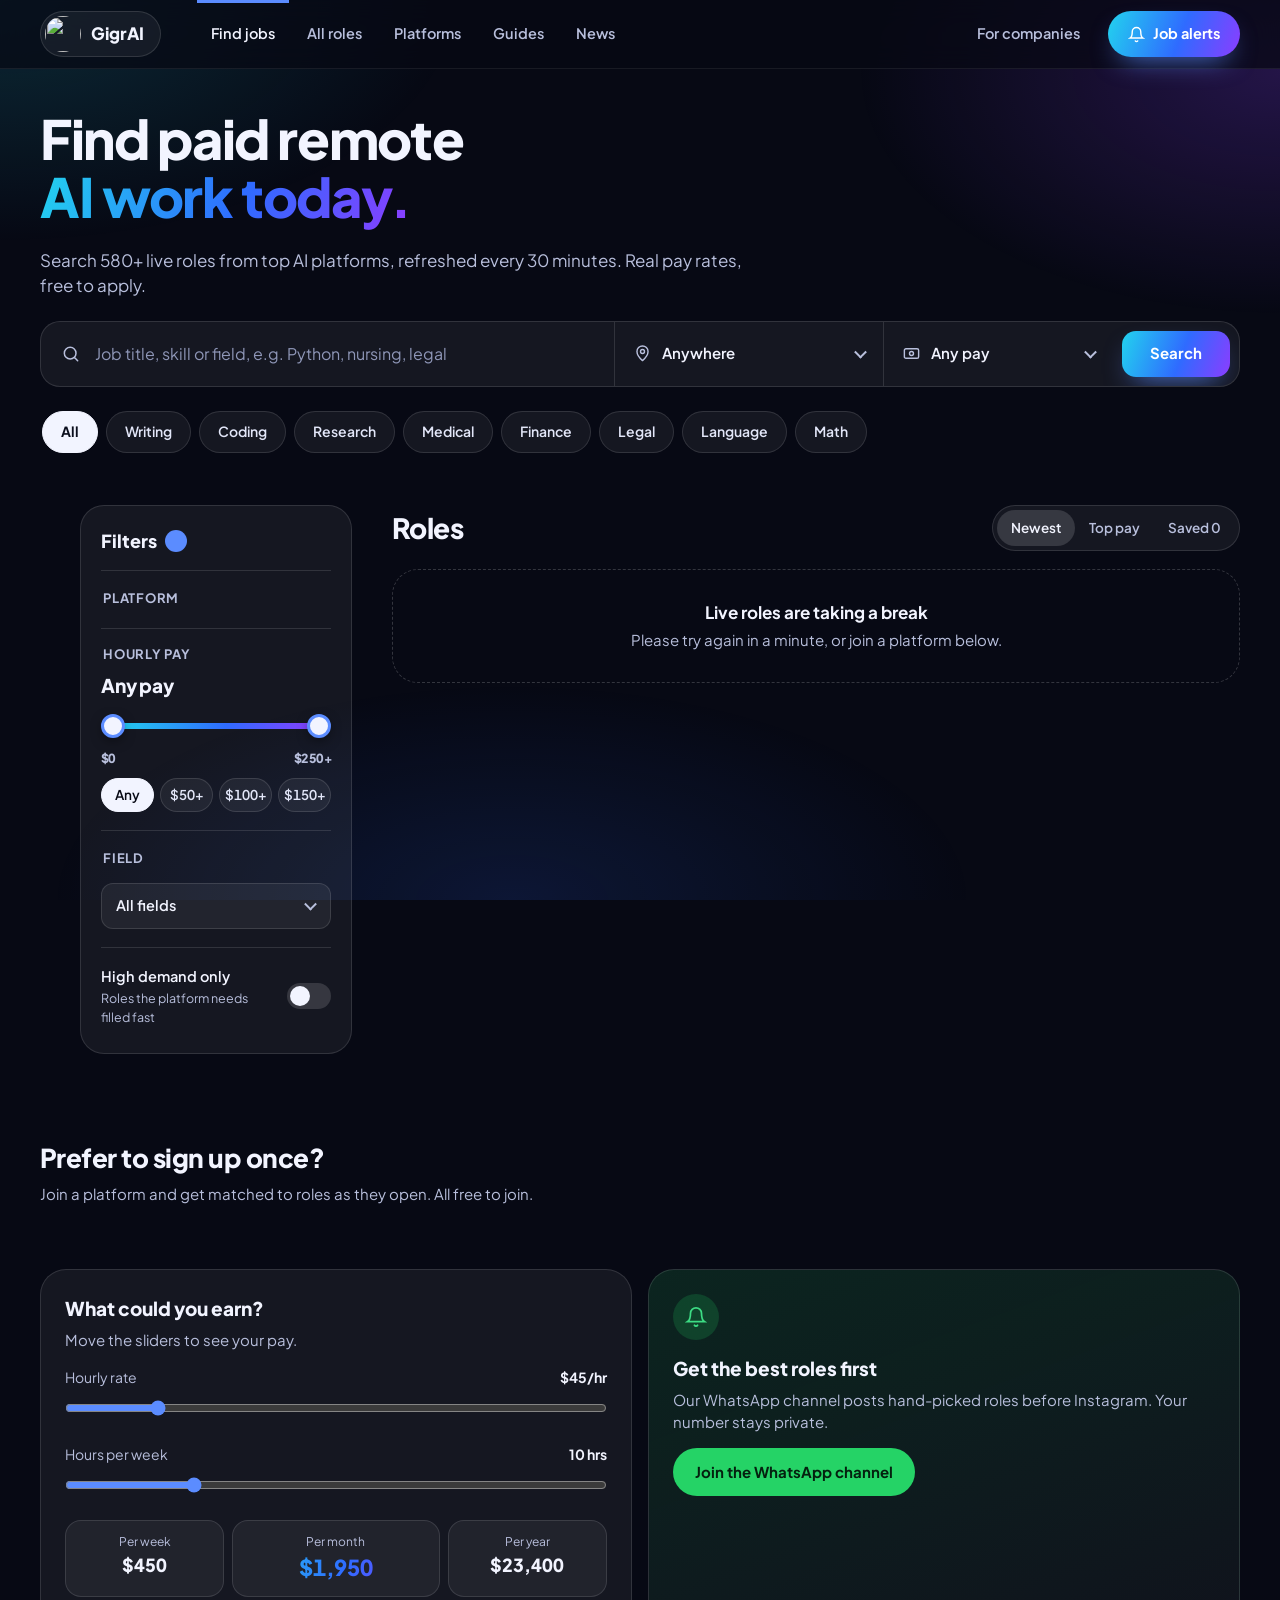
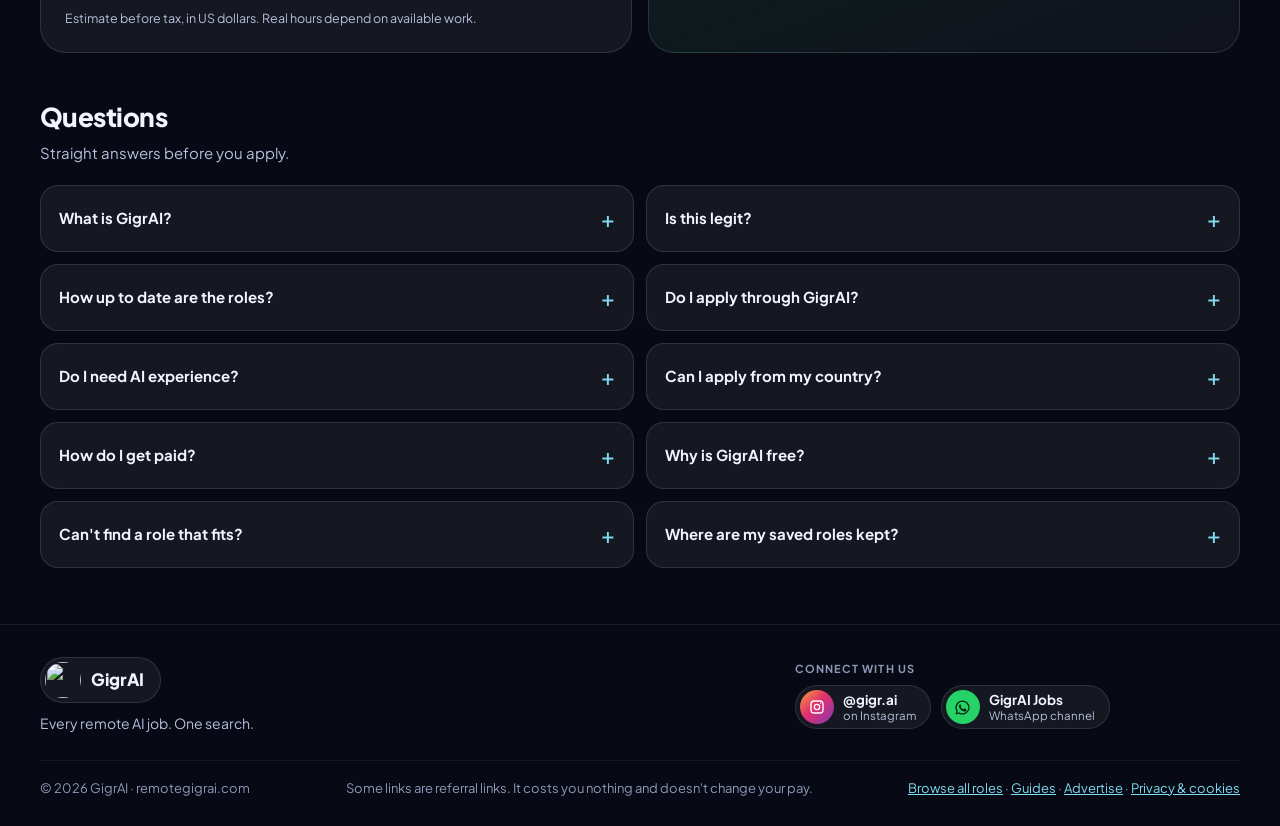
==== commit 7f7ac29a: "Tidier filters: panel with sections, active-filter count and Clear all, removable filter chips above" ====
--- a/gigrai-links/gigrai-links/public/index.html
+++ b/gigrai-links/gigrai-links/public/index.html
@@ -108,13 +108,31 @@
 
 /* ---------- layout ---------- */
 .board{display:flex;gap:40px;align-items:flex-start;padding-bottom:40px}
-.filters{flex:0 0 250px;display:flex;flex-direction:column;gap:26px;position:sticky;top:92px}
-.filters h2{margin:0;font-size:18px;font-weight:800}
-.fgroup{border:0;margin:0;padding:0;display:flex;flex-direction:column;gap:12px}
-.fgroup legend{float:left;width:100%;margin-bottom:2px;font-size:15px;font-weight:700}
+.filters{flex:0 0 272px;display:flex;flex-direction:column;gap:0;position:sticky;top:92px;max-height:calc(100vh - 110px);overflow:auto;padding:6px 20px 8px;border-radius:24px;background:var(--glass);border:1px solid var(--line);scrollbar-width:thin}
+.filters h2{margin:0;font-size:18px;font-weight:800;display:flex;align-items:center;gap:8px}
+.fhead{display:flex;align-items:center;justify-content:space-between;gap:10px;min-height:58px}
+.fbadge{min-width:22px;height:22px;padding:0 7px;border-radius:999px;background:#5b8cff;color:#fff;font-size:12px;font-weight:800;display:inline-grid;place-items:center}
+.fclear{margin-left:auto;background:none;border:0;color:#9fdcf0;font:inherit;font-size:14px;font-weight:700;cursor:pointer;padding:8px 4px}
+.fclear:hover{text-decoration:underline}
+.fclose{display:none}
+.fgroup{border:0;margin:0;padding:18px 0;display:flex;flex-direction:column;gap:12px;border-top:1px solid var(--line)}
+.fgroup legend{float:left;width:100%;margin-bottom:2px;font-size:13px;font-weight:700;letter-spacing:.06em;text-transform:uppercase;color:var(--muted)}
+.switch{justify-content:space-between;gap:14px!important;cursor:pointer}
+.switch span{display:flex;flex-direction:column;gap:2px}.switch b{color:var(--text);font-weight:600}.switch small{color:var(--muted);font-size:12.5px}
+.fgroup .switch input{position:absolute;opacity:0;width:1px;height:1px}
+.switch i{flex:0 0 44px;height:26px;border-radius:999px;background:rgba(255,255,255,.14);position:relative;transition:background .2s}
+.switch i::after{content:"";position:absolute;top:3px;left:3px;width:20px;height:20px;border-radius:50%;background:#f2f4ff;transition:transform .2s}
+.switch input:checked + i{background:linear-gradient(90deg,#22d3ee,#5b8cff)}
+.switch input:checked + i::after{transform:translateX(18px)}
+.switch input:focus-visible + i{outline:3px solid #22d3ee;outline-offset:2px}
+.activef{display:flex;flex-wrap:wrap;gap:8px}.activef:empty{display:none}
+.activef button{display:inline-flex;align-items:center;gap:8px;height:36px;padding:0 12px 0 14px;border-radius:999px;border:1px solid rgba(91,140,255,.45);background:rgba(91,140,255,.14);color:var(--text);font:inherit;font-size:13.5px;font-weight:600;cursor:pointer}
+.activef button:hover{background:rgba(91,140,255,.24)}
+.activef button svg{opacity:.8}
+.activef .clr{border-color:var(--line);background:none;color:#9fdcf0}
 .fgroup label{display:flex;align-items:center;gap:12px;font-size:14.5px;color:var(--soft);cursor:pointer;min-height:28px}
 .fgroup input{width:19px;height:19px;accent-color:#5b8cff;margin:0;flex:0 0 auto}
-.pay-out{font-size:22px;font-weight:800;letter-spacing:-.01em;font-variant-numeric:tabular-nums;color:var(--text)}
+.pay-out{font-size:19px;font-weight:800;letter-spacing:-.01em;font-variant-numeric:tabular-nums;color:var(--text)}
 .pay-range{position:relative;height:36px}
 .pay-track{position:absolute;left:11px;right:11px;top:50%;height:6px;margin-top:-3px;border-radius:999px;background:rgba(255,255,255,.1)}
 .pay-fill{position:absolute;top:0;bottom:0;border-radius:999px;background:linear-gradient(90deg,#22d3ee,#2f6bff 55%,#8b3dff)}
@@ -126,8 +144,8 @@
 .pay-range input[type=range]:focus-visible::-webkit-slider-thumb{outline:3px solid #22d3ee;outline-offset:2px}
 .pay-range input[type=range]:focus-visible::-moz-range-thumb{outline:3px solid #22d3ee;outline-offset:2px}
 .pay-ends{display:flex;justify-content:space-between;color:var(--muted);font-size:12.5px;margin-top:-4px}
-.pay-chips{display:flex;flex-wrap:wrap;gap:6px}
-.pay-chips button{height:34px;padding:0 13px;border-radius:999px;border:1px solid var(--line);background:var(--glass);color:var(--soft);font:inherit;font-size:13.5px;font-weight:600;cursor:pointer}
+.pay-chips{display:grid;grid-template-columns:repeat(4,1fr);gap:6px}
+.pay-chips button{height:34px;padding:0 4px;border-radius:999px;border:1px solid var(--line);background:var(--glass);color:var(--soft);font:inherit;font-size:13.5px;font-weight:600;cursor:pointer}
 .pay-chips button[aria-pressed="true"]{background:#f2f4ff;color:#070914;border-color:#f2f4ff}
 .mini{width:20px;height:20px;border-radius:6px;object-fit:cover;background:#fff;vertical-align:middle;margin-right:6px}
 .src{display:inline-flex;align-items:center}
@@ -136,7 +154,7 @@
 .fsel select{appearance:none;-webkit-appearance:none;width:100%;height:46px;padding:0 36px 0 14px;border-radius:12px;background:var(--glass);border:1px solid var(--line);font-size:14.5px;font-weight:600;cursor:pointer}
 .fsel select option{background:#121633}
 .fsel::after{content:"";position:absolute;right:16px;top:50%;width:7px;height:7px;border-right:2px solid var(--muted);border-bottom:2px solid var(--muted);transform:translateY(-70%) rotate(45deg);pointer-events:none}
-.factions{display:flex;gap:10px}
+.factions{display:none}
 .btn-light{height:46px;padding:0 22px;border-radius:999px;border:0;background:var(--text);color:#0b0e1d;font-weight:700;cursor:pointer}
 .btn-ghost{height:46px;padding:0 22px;border-radius:999px;border:1px solid var(--line-2);background:transparent;font-weight:600;cursor:pointer}
 .btn-ghost:hover{background:var(--glass)}
@@ -271,9 +289,12 @@
   .nav,.alerts,.nav-co{display:none}
   .alerts-icon{display:grid}
   .board{display:block}
-  .filters{position:fixed;inset:auto 0 0 0;top:auto;z-index:60;max-height:86vh;overflow:auto;padding:20px 20px calc(24px + env(safe-area-inset-bottom));border-radius:28px 28px 0 0;background:#0d1024;border-top:1px solid var(--line-2);transform:translateY(105%);transition:transform .28s ease-out;gap:22px}
+  .filters{position:fixed;inset:auto 0 0 0;top:auto;z-index:60;max-height:88vh;overflow:auto;overscroll-behavior:contain;padding:0 20px;border:0;border-radius:28px 28px 0 0;background:#0d1024;border-top:1px solid var(--line-2);transform:translateY(105%);transition:transform .28s ease-out}
+  .fhead{position:sticky;top:0;z-index:2;background:#0d1024;padding:14px 0 10px;margin:0}
+  .fclose{display:grid}
+  .factions{display:flex;position:sticky;bottom:0;z-index:2;background:linear-gradient(rgba(13,16,36,0),#0d1024 30%);padding:18px 0 calc(16px + env(safe-area-inset-bottom));margin-top:4px}
+  .factions .btn-light{flex:1;height:54px;font-size:16px}
   .filters.open{transform:none;box-shadow:0 -30px 60px rgba(0,0,0,.6)}
-  .sheet-head{display:flex;justify-content:space-between;align-items:center}
   .scrim{position:fixed;inset:0;z-index:55;background:rgba(3,4,10,.6);opacity:0;pointer-events:none;transition:opacity .2s}
   .scrim.open{opacity:1;pointer-events:auto}
   .platforms{grid-template-columns:1fr}
@@ -365,9 +386,9 @@
     <div class="board">
       <div class="scrim" id="scrim"></div>
       <aside class="filters" id="filters" aria-label="Filters">
-        <div class="sheet-head"><h2>Filters</h2>
-          <button class="icon-btn" type="button" id="closeFilters" aria-label="Close filters"><svg width="18" height="18" viewBox="0 0 24 24" fill="none" stroke="currentColor" stroke-width="2.2" stroke-linecap="round" aria-hidden="true"><path d="M6 6l12 12M18 6 6 18"/></svg></button></div>
-        <h2 class="desk-only" style="display:none">Filters</h2>
+        <div class="fhead"><h2>Filters<span class="fbadge" id="fBadge" hidden></span></h2>
+          <button class="fclear" type="button" id="resetFilters" hidden>Clear all</button>
+          <button class="icon-btn fclose" type="button" id="closeFilters" aria-label="Close filters"><svg width="18" height="18" viewBox="0 0 24 24" fill="none" stroke="currentColor" stroke-width="2.2" stroke-linecap="round" aria-hidden="true"><path d="M6 6l12 12M18 6 6 18"/></svg></button></div>
         <fieldset class="fgroup mob-only">
           <legend>Where you live</legend>
           <div class="fsel"><label class="sr" for="whereM">Where you live</label><select id="whereM"></select></div>
@@ -387,9 +408,9 @@
           <div class="fsel"><label class="sr" for="field">Field</label><select id="field"><option value="">All fields</option></select></div>
         </fieldset>
         <fieldset class="fgroup"><legend class="sr">More</legend>
-          <label><input type="checkbox" id="hot"> High demand only</label>
+          <label class="switch"><span><b>High demand only</b><small>Roles the platform needs filled fast</small></span><input type="checkbox" id="hot" role="switch"><i aria-hidden="true"></i></label>
         </fieldset>
-        <div class="factions"><button class="btn-light" type="button" id="applyFilters">Show roles</button><button class="btn-ghost" type="button" id="resetFilters">Reset</button></div>
+        <div class="factions"><button class="btn-light" type="button" id="applyFilters">Show roles</button></div>
       </aside>
 
       <div class="results">
@@ -401,6 +422,7 @@
             <button type="button" data-sort="saved" aria-pressed="false">Saved <span id="nSaved">0</span></button>
           </div>
         </div>
+        <div class="activef" id="activeF" aria-label="Active filters"></div>
         <div class="grid" id="grid"><div class="skel"></div><div class="skel"></div><div class="skel"></div><div class="skel"></div></div>
         <button class="more" type="button" id="more" hidden>Show more roles</button>
       </div>
@@ -688,7 +710,7 @@
     $("filters").dispatchEvent(new Event("change"));
   }));
   paintPay();
-  $("payTop").addEventListener("change", e => { S.pay = +e.target.value; S.maxpay = 0; setPay(S.pay, PAY_TOP); search(); });
+  $("payTop").addEventListener("change", e => { S.pay = +e.target.value; S.maxpay = 0; setPay(S.pay, PAY_TOP); filterUI(); activeChips(); search(); });
   const desktop = () => matchMedia("(min-width: 1001px)").matches;
   function readFilters() {
     S.pay = +$("payMin").value || 0;
@@ -698,12 +720,61 @@
     const all = [...document.querySelectorAll("input[name=via]")], on = all.filter(x => x.checked).map(x => x.value);
     S.via = on.length === all.length ? [] : on;
   }
-  $("filters").addEventListener("change", () => { if (desktop()) { readFilters(); search(); } });
-  $("applyFilters").addEventListener("click", () => { readFilters(); search(); closeSheet(); document.getElementById("count").scrollIntoView({ behavior: "smooth", block: "start" }); });
+  /* What the filter controls currently say (may be ahead of the results on phones, until "Show roles") */
+  function draft() {
+    const all = [...document.querySelectorAll("input[name=via]")], on = all.filter(x => x.checked).map(x => x.value);
+    const hi = +$("payMax").value;
+    return { pay: +$("payMin").value || 0, maxpay: hi >= PAY_TOP ? 0 : hi, field: $("field").value, hot: $("hot").checked, via: on.length === all.length ? [] : on };
+  }
+  const nActive = d => (d.pay || d.maxpay ? 1 : 0) + (d.field ? 1 : 0) + (d.hot ? 1 : 0) + (d.via.length ? 1 : 0);
+  function filterUI() {
+    const n = nActive(draft());
+    $("fBadge").hidden = !n; $("fBadge").textContent = n;
+    $("resetFilters").hidden = !n;
+  }
+  // Removable chips above the results for every filter that's on
+  const X = '<svg width="14" height="14" viewBox="0 0 24 24" fill="none" stroke="currentColor" stroke-width="2.4" stroke-linecap="round" aria-hidden="true"><path d="M6 6l12 12M18 6 6 18"/></svg>';
+  function activeChips() {
+    const c = [];
+    if (S.pay || S.maxpay) c.push(["pay", S.maxpay ? `$${S.pay}–$${S.maxpay}/hr` : `$${S.pay}+/hr`]);
+    if (S.field) c.push(["field", S.field]);
+    if (S.hot) c.push(["hot", "High demand"]);
+    if (S.via.length) c.push(["via", S.via.map(v => { const i = document.querySelector(`input[name=via][value="${v}"]`); return i ? i.parentElement.textContent.replace(/\d+\s*$/, "").trim() : v; }).join(", ")]);
+    $("activeF").innerHTML = c.map(([k, t]) => `<button type="button" data-clear="${k}" aria-label="Remove filter: ${esc(t)}">${esc(t)}${X}</button>`).join("") + (c.length > 1 ? '<button type="button" class="clr" data-clear="all">Clear all</button>' : "");
+  }
+  $("activeF").addEventListener("click", e => {
+    const b = e.target.closest("button[data-clear]"); if (!b) return;
+    const k = b.dataset.clear;
+    if (k === "pay" || k === "all") setPay(0, PAY_TOP);
+    if (k === "field" || k === "all") $("field").value = "";
+    if (k === "hot" || k === "all") $("hot").checked = false;
+    if (k === "via" || k === "all") document.querySelectorAll("input[name=via]").forEach(x => x.checked = true);
+    readFilters(); filterUI(); activeChips(); search();
+  });
+  // Phones: the "Show roles" button says how many roles the filters will give
+  let countT, countSeq = 0;
+  function previewCount() {
+    clearTimeout(countT);
+    countT = setTimeout(async () => {
+      const d = draft(), my = ++countSeq;
+      const p = new URLSearchParams({ q: S.q, page: 1, limit: 1, src: SRC });
+      if (S.country) p.set("country", S.country);
+      if (d.pay) p.set("minpay", d.pay); if (d.maxpay) p.set("maxpay", d.maxpay);
+      if (d.field) p.set("field", d.field); if (d.hot) p.set("hot", "1"); if (d.via.length === 1) p.set("via", d.via[0]);
+      try {
+        const r = await (await fetch("/api/jobs?" + p)).json();
+        if (my === countSeq && r.ok) $("applyFilters").textContent = r.total ? `Show ${r.total} role${r.total === 1 ? "" : "s"}` : "No roles match: try widening";
+      } catch (_) {}
+    }, 250);
+  }
+  $("filters").addEventListener("input", () => { filterUI(); if (!desktop()) previewCount(); });
+  $("filters").addEventListener("change", () => { filterUI(); if (desktop()) { readFilters(); activeChips(); search(); } else previewCount(); });
+  $("applyFilters").addEventListener("click", () => { readFilters(); activeChips(); search(); closeSheet(); document.getElementById("count").scrollIntoView({ behavior: "smooth", block: "start" }); });
   $("resetFilters").addEventListener("click", () => {
     setPay(0, PAY_TOP); $("field").value = ""; $("hot").checked = false;
     document.querySelectorAll("input[name=via]").forEach(x => x.checked = true);
-    readFilters(); search();
+    filterUI();
+    if (desktop()) { readFilters(); activeChips(); search(); } else previewCount();
   });
   function setSort(v, quiet) {
     S.sort = v; document.querySelectorAll(".seg button").forEach(b => b.setAttribute("aria-pressed", String(b.dataset.sort === v)));
@@ -730,7 +801,7 @@
   $("more").addEventListener("click", () => { S.page++; run(true); });
 
   /* filter sheet (phone) */
-  const openSheet = () => { $("filters").classList.add("open"); $("scrim").classList.add("open"); $("openFilters").setAttribute("aria-expanded", "true"); $("closeFilters").focus(); };
+  const openSheet = () => { previewCount(); filterUI(); $("filters").classList.add("open"); $("scrim").classList.add("open"); $("openFilters").setAttribute("aria-expanded", "true"); $("closeFilters").focus(); };
   const closeSheet = () => { $("filters").classList.remove("open"); $("scrim").classList.remove("open"); $("openFilters").setAttribute("aria-expanded", "false"); };
   $("openFilters").addEventListener("click", openSheet);
   $("closeFilters").addEventListener("click", closeSheet);
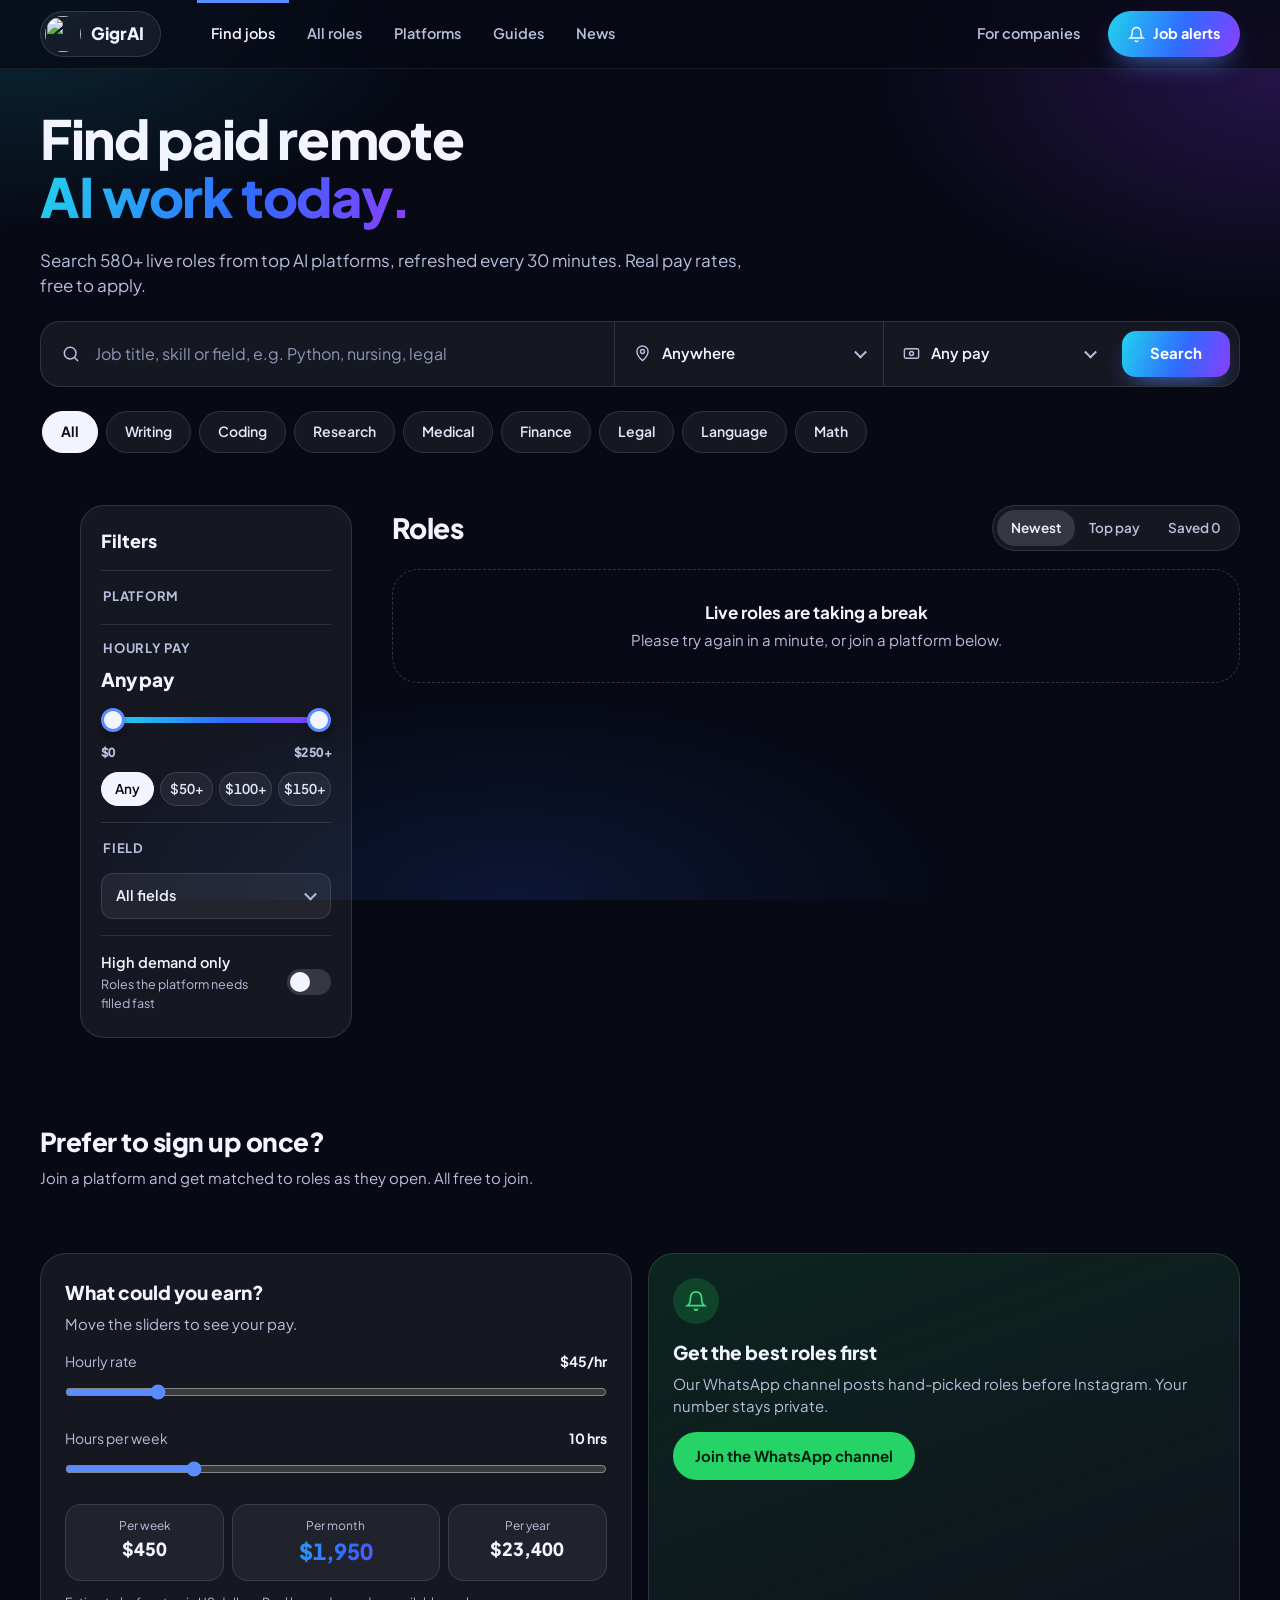
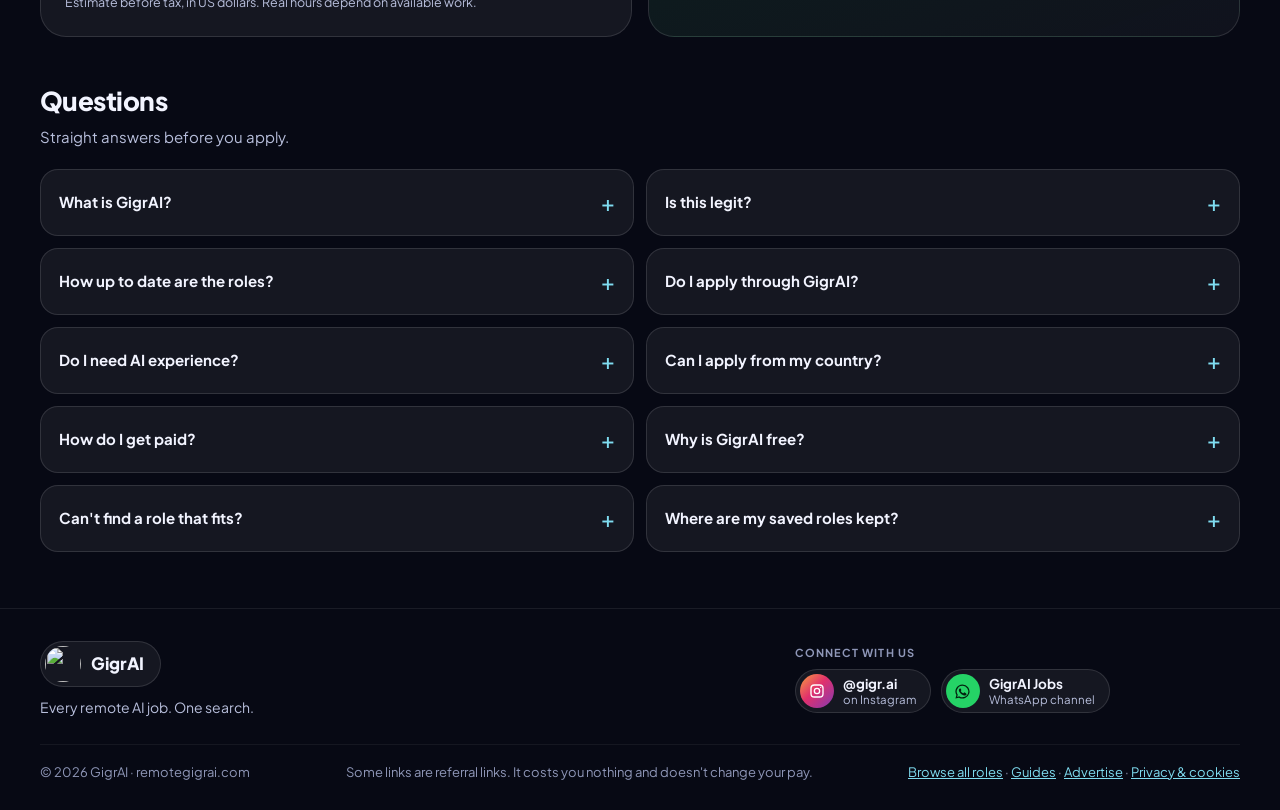
==== commit 20491c90: "Filters panel: remove sideways scrollbar, hide the scrollbar on short screens, hide empty count badg" ====
--- a/gigrai-links/gigrai-links/public/index.html
+++ b/gigrai-links/gigrai-links/public/index.html
@@ -108,14 +108,17 @@
 
 /* ---------- layout ---------- */
 .board{display:flex;gap:40px;align-items:flex-start;padding-bottom:40px}
-.filters{flex:0 0 272px;display:flex;flex-direction:column;gap:0;position:sticky;top:92px;max-height:calc(100vh - 110px);overflow:auto;padding:6px 20px 8px;border-radius:24px;background:var(--glass);border:1px solid var(--line);scrollbar-width:thin}
+.filters{flex:0 0 272px;display:flex;flex-direction:column;gap:0;position:sticky;top:92px;max-height:calc(100vh - 110px);overflow-x:hidden;overflow-y:auto;padding:6px 20px 8px;border-radius:24px;background:var(--glass);border:1px solid var(--line);scrollbar-width:none}
+.filters::-webkit-scrollbar{display:none}
+.fgroup legend.sr{float:none;width:1px}
 .filters h2{margin:0;font-size:18px;font-weight:800;display:flex;align-items:center;gap:8px}
 .fhead{display:flex;align-items:center;justify-content:space-between;gap:10px;min-height:58px}
 .fbadge{min-width:22px;height:22px;padding:0 7px;border-radius:999px;background:#5b8cff;color:#fff;font-size:12px;font-weight:800;display:inline-grid;place-items:center}
+.fbadge[hidden],.fclear[hidden]{display:none}
 .fclear{margin-left:auto;background:none;border:0;color:#9fdcf0;font:inherit;font-size:14px;font-weight:700;cursor:pointer;padding:8px 4px}
 .fclear:hover{text-decoration:underline}
 .fclose{display:none}
-.fgroup{border:0;margin:0;padding:18px 0;display:flex;flex-direction:column;gap:12px;border-top:1px solid var(--line)}
+.fgroup{border:0;margin:0;padding:16px 0;display:flex;flex-direction:column;gap:12px;border-top:1px solid var(--line)}
 .fgroup legend{float:left;width:100%;margin-bottom:2px;font-size:13px;font-weight:700;letter-spacing:.06em;text-transform:uppercase;color:var(--muted)}
 .switch{justify-content:space-between;gap:14px!important;cursor:pointer}
 .switch span{display:flex;flex-direction:column;gap:2px}.switch b{color:var(--text);font-weight:600}.switch small{color:var(--muted);font-size:12.5px}
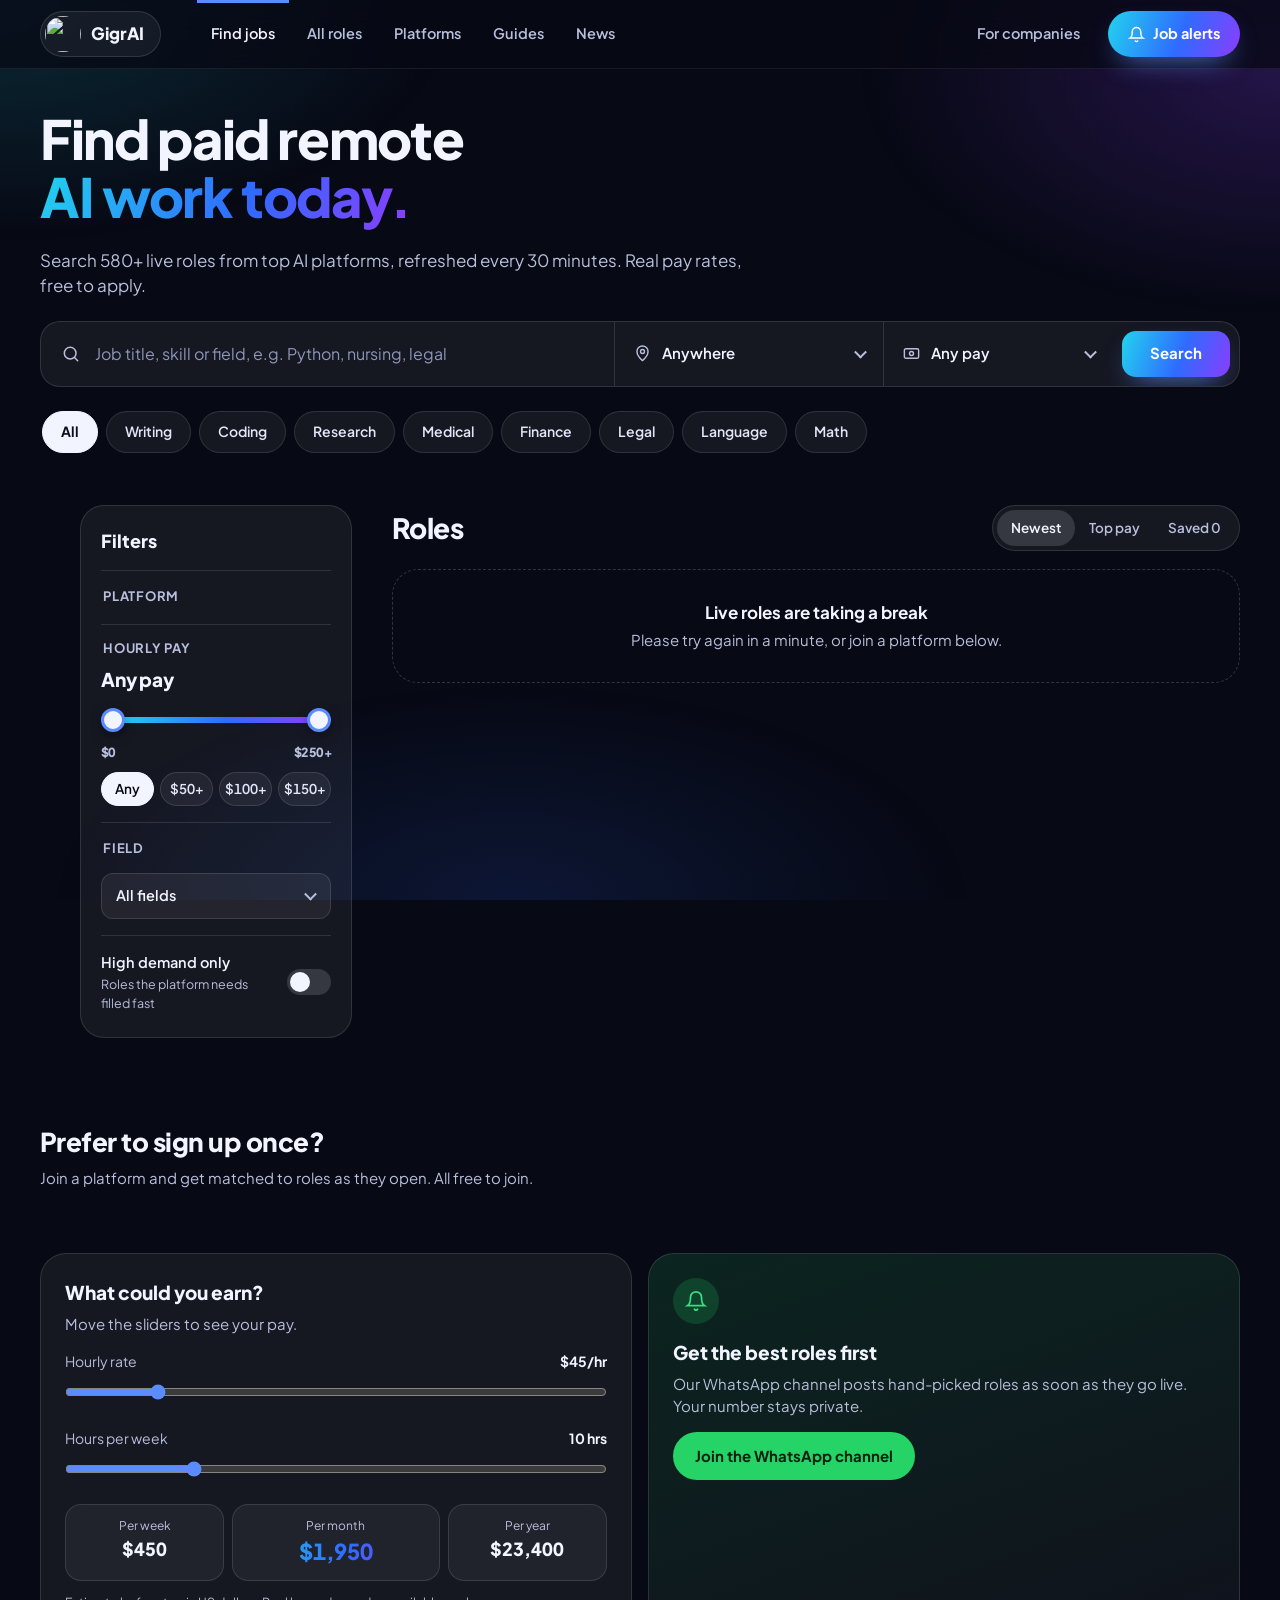
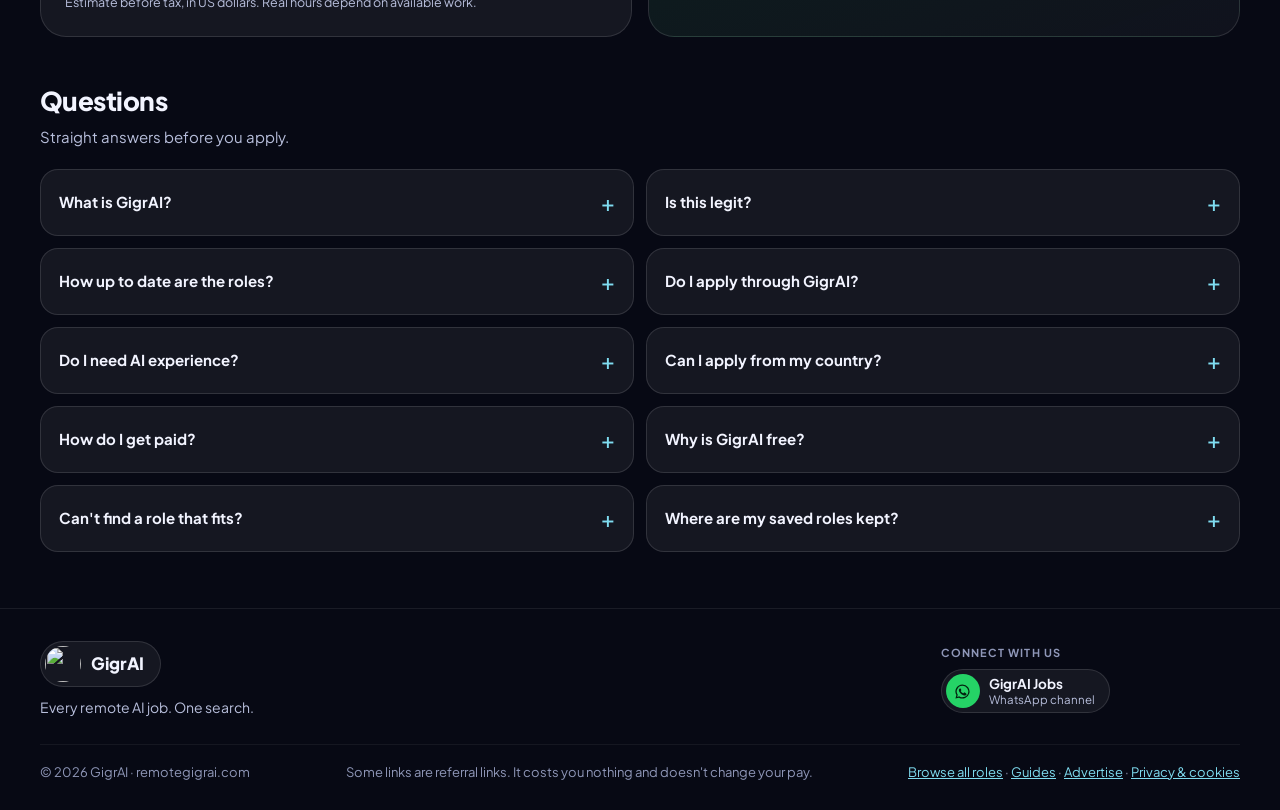
==== commit b38e5709: "Remove Instagram from the site: footer, menu, chat hand-off (now email), media kit, packages, terms," ====
--- a/gigrai-links/gigrai-links/public/index.html
+++ b/gigrai-links/gigrai-links/public/index.html
@@ -25,7 +25,7 @@
 <script type="application/ld+json">
 {"@context":"https://schema.org","@graph":[
  {"@type":"WebSite","@id":"https://remotegigrai.com/#site","name":"GigrAI","alternateName":"Remote GigrAI","url":"https://remotegigrai.com/","description":"A free search engine for remote AI jobs: roles training and testing AI, pulled live from top platforms.","potentialAction":{"@type":"SearchAction","target":{"@type":"EntryPoint","urlTemplate":"https://remotegigrai.com/?q={search_term_string}"},"query-input":"required name=search_term_string"}},
- {"@type":"Organization","@id":"https://remotegigrai.com/#org","name":"GigrAI","url":"https://remotegigrai.com/","logo":{"@type":"ImageObject","url":"https://remotegigrai.com/favicon-512.png","width":512,"height":512},"sameAs":["https://www.instagram.com/gigr.ai/","https://whatsapp.com/channel/0029VbDkhLPKgsO0zsOZ080u"]}
+ {"@type":"Organization","@id":"https://remotegigrai.com/#org","name":"GigrAI","url":"https://remotegigrai.com/","logo":{"@type":"ImageObject","url":"https://remotegigrai.com/favicon-512.png","width":512,"height":512},"sameAs":["https://whatsapp.com/channel/0029VbDkhLPKgsO0zsOZ080u"]}
 ]}
 </script>
 <link rel="icon" href="/favicon.ico" sizes="48x48">
@@ -171,6 +171,10 @@
 .seg button{height:36px;padding:0 14px;border:0;border-radius:999px;background:transparent;color:var(--muted);font-weight:600;font-size:13.5px;cursor:pointer}
 .seg button[aria-pressed=true]{background:rgba(255,255,255,.14);color:var(--text)}
 .grid{display:grid;grid-template-columns:repeat(2,minmax(0,1fr));gap:16px}
+.gpromo{position:relative;z-index:1;isolation:isolate;grid-column:1/-1;display:flex;gap:18px;align-items:center;flex-wrap:wrap;padding:20px;border-radius:var(--r-lg);border:1px solid rgba(139,61,255,.45);background:linear-gradient(140deg,rgba(34,211,238,.14),rgba(47,107,255,.12) 45%,rgba(139,61,255,.16))}
+.gp-covers{display:flex;gap:8px;flex:none}.gp-covers img{width:58px;height:82px;object-fit:cover;object-position:top;border-radius:6px;box-shadow:0 6px 18px rgba(0,0,0,.4)}.gp-covers img:first-child{transform:rotate(-4deg)}.gp-covers img+img{transform:rotate(4deg)}
+.gp-t{flex:1;min-width:200px;display:grid;gap:4px}.gp-t b{font-size:17px}.gp-t span{color:var(--muted);font-size:14px;line-height:1.5}
+.gp-go{height:48px;padding:0 22px;border:0;border-radius:999px;font:inherit;font-weight:800;color:#fff;cursor:pointer}
 .card{cursor:pointer;-webkit-tap-highlight-color:transparent;position:relative;display:flex;flex-direction:column;gap:14px;padding:20px;border-radius:var(--r-lg);background:var(--glass);border:1px solid var(--line);transition:border-color .2s,transform .2s}
 .card:hover{border-color:var(--line-2);transform:translateY(-2px)}
 .card:active{transform:scale(.99)}
@@ -199,6 +203,10 @@
 .desc ul{margin:0;padding-left:20px;display:flex;flex-direction:column;gap:4px}
 .desc.load{color:var(--muted)}
 .desc-more{align-self:flex-start;background:none;border:0;padding:0;color:var(--link);font-weight:600;cursor:pointer}
+.nudge{position:fixed;left:50%;bottom:calc(96px + env(safe-area-inset-bottom));transform:translate(-50%,20px);z-index:70;width:min(92vw,380px);padding:16px 18px;border-radius:20px;background:#121633;border:1px solid var(--line-2);box-shadow:0 24px 50px -16px rgba(0,0,0,.9);opacity:0;pointer-events:none;transition:opacity .25s,transform .25s}
+.nudge.on{opacity:1;transform:translate(-50%,0);pointer-events:auto}.nudge b{display:block;font-size:15.5px;padding-right:28px}.nudge p{margin:6px 0 12px;color:var(--muted);font-size:13.5px;line-height:1.45}
+.nudge .ngo{width:100%;height:44px;border-radius:999px;font-weight:700;font-size:14.5px}.nudge .nx{position:absolute;top:10px;right:10px;width:30px;height:30px;border:0;border-radius:50%;background:rgba(255,255,255,.08);color:#fff;font-size:18px;cursor:pointer}
+@media(min-width:900px){.nudge{left:auto;right:24px;bottom:96px;transform:translateY(20px)}.nudge.on{transform:none}}
 .toast{position:fixed;left:50%;bottom:calc(90px + env(safe-area-inset-bottom));transform:translateX(-50%);z-index:80;padding:10px 16px;border-radius:999px;background:#f2f4ff;color:#0b0e1d;font-weight:700;font-size:14px;opacity:0;pointer-events:none;transition:opacity .2s}
 .toast.on{opacity:1}
 .c-foot{margin-top:auto;display:flex;align-items:center;justify-content:space-between;gap:10px}
@@ -455,7 +463,7 @@
       <div class="panel glass wa">
         <span class="wa-ic" aria-hidden="true"><svg width="22" height="22" viewBox="0 0 24 24" fill="none" stroke="#3ddc84" stroke-width="1.9" stroke-linecap="round" aria-hidden="true"><path d="M6 8a6 6 0 0 1 12 0c0 7 3 9 3 9H3s3-2 3-9"/><path d="M10.3 21a1.94 1.94 0 0 0 3.4 0"/></svg></span>
         <div><h3>Get the best roles first</h3>
-        <p>Our WhatsApp channel posts hand-picked roles before Instagram. Your number stays private.</p></div>
+        <p>Our WhatsApp channel posts hand-picked roles as soon as they go live. Your number stays private.</p></div>
         <a class="btn-grad" href="https://whatsapp.com/channel/0029VbDkhLPKgsO0zsOZ080u" target="_blank" rel="noopener" data-track="whatsapp-card">Join the WhatsApp channel</a>
       </div>
     </section>
@@ -487,10 +495,6 @@
     </div>
     <div class="f-social">
       <span class="f-label">Connect with us</span>
-      <a class="ig" href="https://www.instagram.com/gigr.ai/" target="_blank" rel="noopener" data-track="footer-instagram">
-        <span class="ig-ic" aria-hidden="true"><svg width="16" height="16" viewBox="0 0 24 24" fill="none" stroke="currentColor" stroke-width="2" stroke-linecap="round" aria-hidden="true"><rect x="3" y="3" width="18" height="18" rx="5"/><circle cx="12" cy="12" r="4"/><circle cx="17.5" cy="6.5" r="1" fill="currentColor" stroke="none"/></svg></span>
-        <span class="ig-t"><b>@gigr.ai</b><span>on Instagram</span></span>
-      </a>
       <a class="ig" href="https://whatsapp.com/channel/0029VbDkhLPKgsO0zsOZ080u" target="_blank" rel="noopener" data-track="footer-whatsapp">
         <span class="ig-ic wa-c" aria-hidden="true"><svg width="17" height="17" viewBox="0 0 24 24" fill="currentColor" aria-hidden="true"><path d="M12 2a10 10 0 0 0-8.6 15.1L2 22l5-1.3A10 10 0 1 0 12 2zm0 18.2a8.2 8.2 0 0 1-4.2-1.2l-.3-.2-3 .8.8-2.9-.2-.3A8.2 8.2 0 1 1 12 20.2zm4.5-6.1c-.2-.1-1.5-.7-1.7-.8-.2-.1-.4-.1-.6.1l-.8 1c-.1.2-.3.2-.5.1a6.7 6.7 0 0 1-3.3-2.9c-.2-.4.2-.4.7-1.3.1-.2 0-.3 0-.4l-.8-1.8c-.2-.5-.4-.4-.6-.4h-.5a1 1 0 0 0-.7.3 3 3 0 0 0-.9 2.2 5.2 5.2 0 0 0 1.1 2.8 11.9 11.9 0 0 0 4.6 4c1.7.7 2.4.8 3.2.7.5-.1 1.5-.6 1.8-1.2.2-.6.2-1.1.1-1.2l-.5-.3z"/></svg></span>
         <span class="ig-t"><b>GigrAI Jobs</b><span>WhatsApp channel</span></span>
@@ -573,6 +577,21 @@
   const skillsOf = j => (j.skills || []).filter(t => !(j.hours && /hrs\/wk$/.test(t)));
   const isNew = j => j.posted && (Date.now() - new Date(j.posted.replace(" ", "T") + "Z")) < 2 * 864e5;
   const roleLink = j => `${location.origin}/?role=${encodeURIComponent(j.id)}&src=share`;
+  // Gentle email-alert prompts (only when email alerts are on, never for people already signed up, once per reason per visit)
+  function nudge(reason, title, text, opts) {
+    const A = window.ggAlerts;
+    if (!A || A.signedUp()) return;
+    try { if (sessionStorage.getItem("gg_nudge_" + reason)) return; sessionStorage.setItem("gg_nudge_" + reason, "1"); } catch (_) {}
+    let n = document.getElementById("nudge");
+    if (!n) {
+      n = document.createElement("div"); n.id = "nudge"; n.className = "nudge"; n.setAttribute("role", "status");
+      document.body.appendChild(n);
+    }
+    n.innerHTML = `<button type="button" class="nx" aria-label="Close">×</button><b>${esc(title)}</b><p>${esc(text)}</p><button type="button" class="btn-grad ngo">Get email alerts</button>`;
+    n.querySelector(".nx").onclick = () => n.classList.remove("on");
+    n.querySelector(".ngo").onclick = () => { n.classList.remove("on"); A.open("nudge-" + reason, opts); };
+    requestAnimationFrame(() => n.classList.add("on"));
+  }
   function toast(msg) { const t = $("toast"); t.textContent = msg; t.classList.add("on"); clearTimeout(toast.t); toast.t = setTimeout(() => t.classList.remove("on"), 2200); }
   function descHtml(txt) {
     const out = []; let list = null;
@@ -638,11 +657,21 @@
       renderFacets(d);
       const where = S.country ? ` <span>open to ${esc(short(S.country))}</span>` : "";
       $("count").innerHTML = `${d.total.toLocaleString("en-GB")} <span>role${d.total === 1 ? "" : "s"}</span>${where}`;
+      if (S.country && !S.q && !append && typeof d.yes === "number" && d.yes <= 2) {
+        const place = short(S.country), cc = S.country;
+        setTimeout(() => nudge("country-" + cc, d.yes ? `Only ${d.yes} role${d.yes === 1 ? "" : "s"} confirmed for ${place}` : `No roles confirmed for ${place} yet`, `Other roles may still accept you, so check each listing. We'll email you when more open to people in ${place}.`, { country: cc, title: `Roles open in ${place}`, text: `Be first to know when a remote AI role opens to people in ${place}. Free, unsubscribe anytime.` }), 3500);
+      }
       if (!d.total) {
-        $("grid").innerHTML = `<div class="empty"><b>No live roles${S.q ? ` for “${esc(S.q)}”` : ""} yet</b>Try another word, widen your filters, or get new roles first on WhatsApp.<br><a class="btn-grad" href="https://whatsapp.com/channel/0029VbDkhLPKgsO0zsOZ080u" target="_blank" rel="noopener" data-track="search-empty-whatsapp">Get notified on WhatsApp</a></div>`;
+        $("grid").innerHTML = `<div class="empty"><b>No live roles${S.q ? ` for “${esc(S.q)}”` : ""} yet</b>Try another word, widen your filters, or get new roles sent to you.<br><a class="btn-grad" href="https://whatsapp.com/channel/0029VbDkhLPKgsO0zsOZ080u" target="_blank" rel="noopener" data-track="search-empty-whatsapp">Get notified on WhatsApp</a></div>`;
         return;
       }
-      const html = d.items.map((j, i) => card(j, append ? 99 : i)).join("");
+      let html = d.items.map((j, i) => card(j, append ? 99 : i)).join("");
+      // free-guides sign-up card after the 6th role (first page only, hidden once they've signed up)
+      if (!append && d.items.length > 6 && window.ggAlerts && !window.ggAlerts.signedUp()) {
+        const cards = d.items.map((j, i) => card(j, i));
+        cards.splice(6, 0, `<div class="gpromo"><div class="gp-covers" aria-hidden="true"><img src="/free/ai-interview-cheat-sheet-cover.jpg" alt="" loading="lazy"><img src="/free/ai-platforms-and-pay-cover.jpg" alt="" loading="lazy"></div><div class="gp-t"><b>Free: 2 guides to land paid AI work</b><span>The AI Interview Cheat Sheet and Platforms &amp; Pay guide, plus the 5 best new roles every Monday.</span></div><button type="button" class="btn-grad gp-go" data-track="email-alerts" data-src="results-card">Get them free</button></div>`);
+        html = cards.join("");
+      }
       if (append) $("grid").insertAdjacentHTML("beforeend", html); else $("grid").innerHTML = html;
       $("more").hidden = S.page >= S.pages;
     } catch (e) {
@@ -657,8 +686,9 @@
     if (!facetsDone && d.sources) {
       const mini = id => PLATFORM[id] && PLATFORM[id].icon ? `<img class="mini" src="/${esc(PLATFORM[id].icon)}" alt="">` : "";
       fp.insertAdjacentHTML("beforeend", d.sources.filter(s => s.n).map(s => `<label><input type="checkbox" name="via" value="${esc(s.id)}" checked> ${mini(s.id)}${esc(s.name)} <span class="count">${s.n}</span></label>`).join(""));
-      const parts = d.sources.filter(s => s.n).map(s => `<span class="src">${mini(s.id)}${s.n}&nbsp;from&nbsp;<b>${esc(s.name)}</b></span>`);
-      $("trust").innerHTML = `<span id="newToday">${d.newToday ? `<b>${d.newToday} new</b> in the last 24 hours` : ""}</span><span>${parts.join(" · ")}</span><span>Updated every 30 minutes</span>`;
+      // one tidy line: total roles and platforms (the per-platform counts are in the Platform filter)
+      const live = d.sources.filter(s => s.n), all = live.reduce((t, s) => t + s.n, 0);
+      $("trust").innerHTML = `<span id="newToday">${d.newToday ? `<b>${d.newToday} new</b> in the last 24 hours` : ""}</span><span><b>${all.toLocaleString("en-GB")}</b> live roles from <b>${live.length}</b> platforms</span><span>Updated every 30 minutes</span>`;
       facetsDone = true;
     }
     const sel = $("field"), cur = S.field;
@@ -819,7 +849,13 @@
   /* save + open role */
   function toggleSave(id) {
     if (isSaved(id)) saved = saved.filter(j => j.id !== id);
-    else { const j = shown.get(id); if (j) saved = [j, ...saved].slice(0, 50); }
+    else {
+      const j = shown.get(id);
+      if (j) {
+        saved = [j, ...saved].slice(0, 50);
+        nudge("saved", "Want roles like this by email?", "Saved roles only live on this phone. Get new ones like it sent to you, free.", { title: "Roles like this, by email", text: "We'll email you new roles that match what you save. Free, unsubscribe anytime." });
+      }
+    }
     store.set("gigrai_saved_v1", saved);
     $("nSaved").textContent = saved.length;
     document.querySelectorAll(`[data-save="${CSS.escape(id)}"]`).forEach(b => { const on = isSaved(id); b.setAttribute("aria-pressed", String(on)); b.setAttribute("aria-label", on ? "Remove from saved" : "Save role"); });
